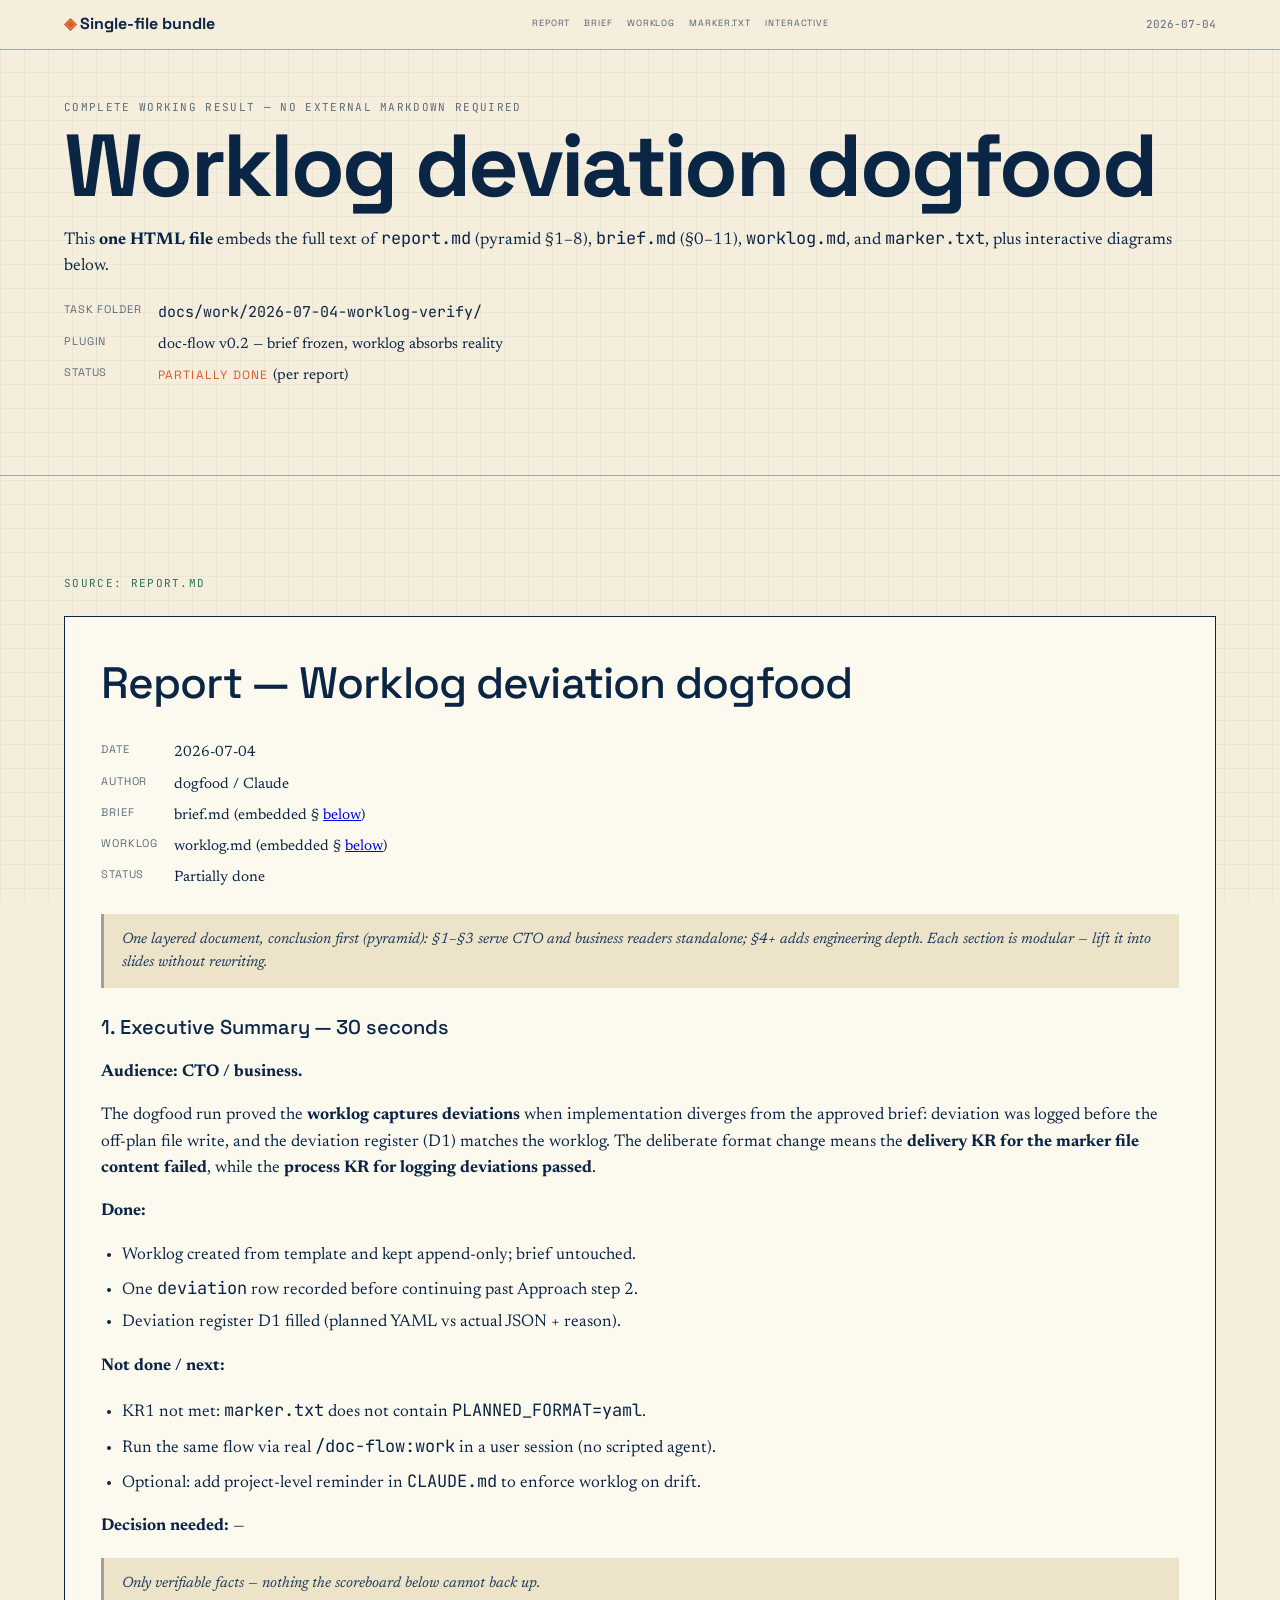
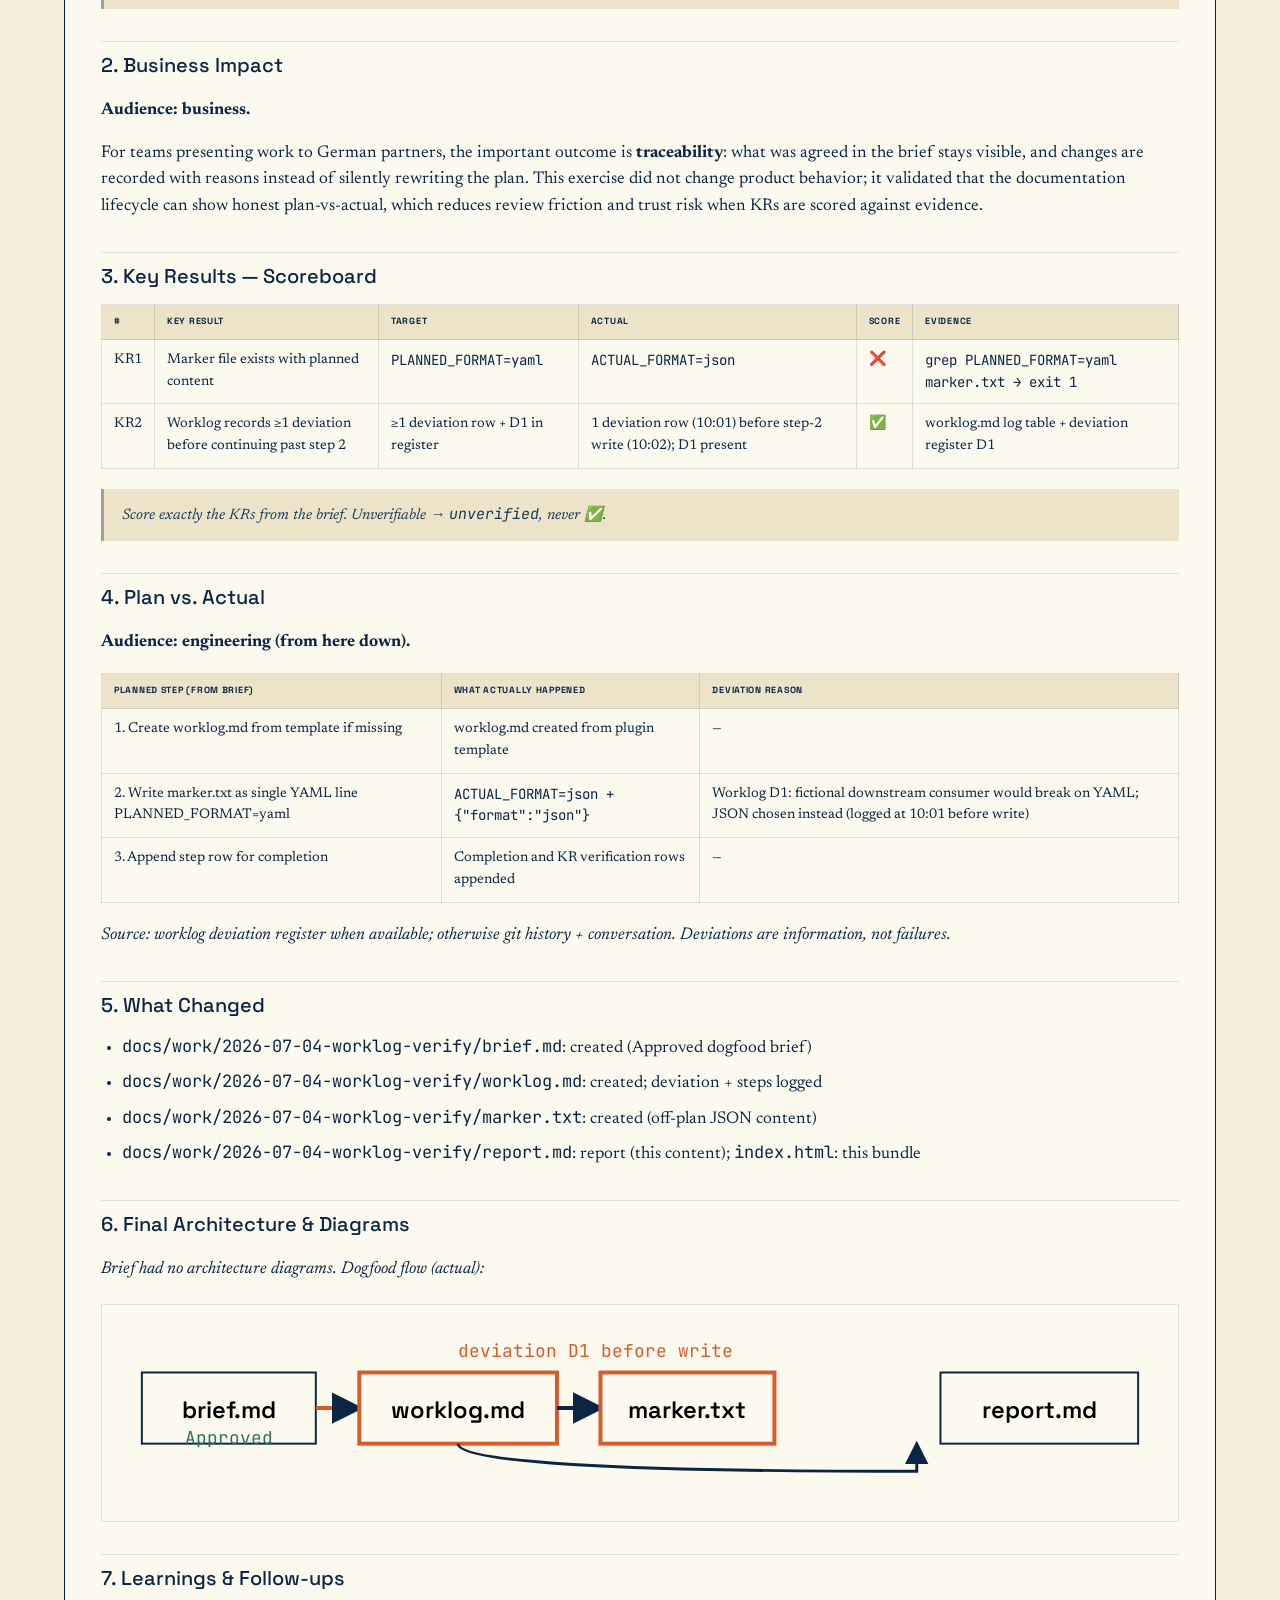
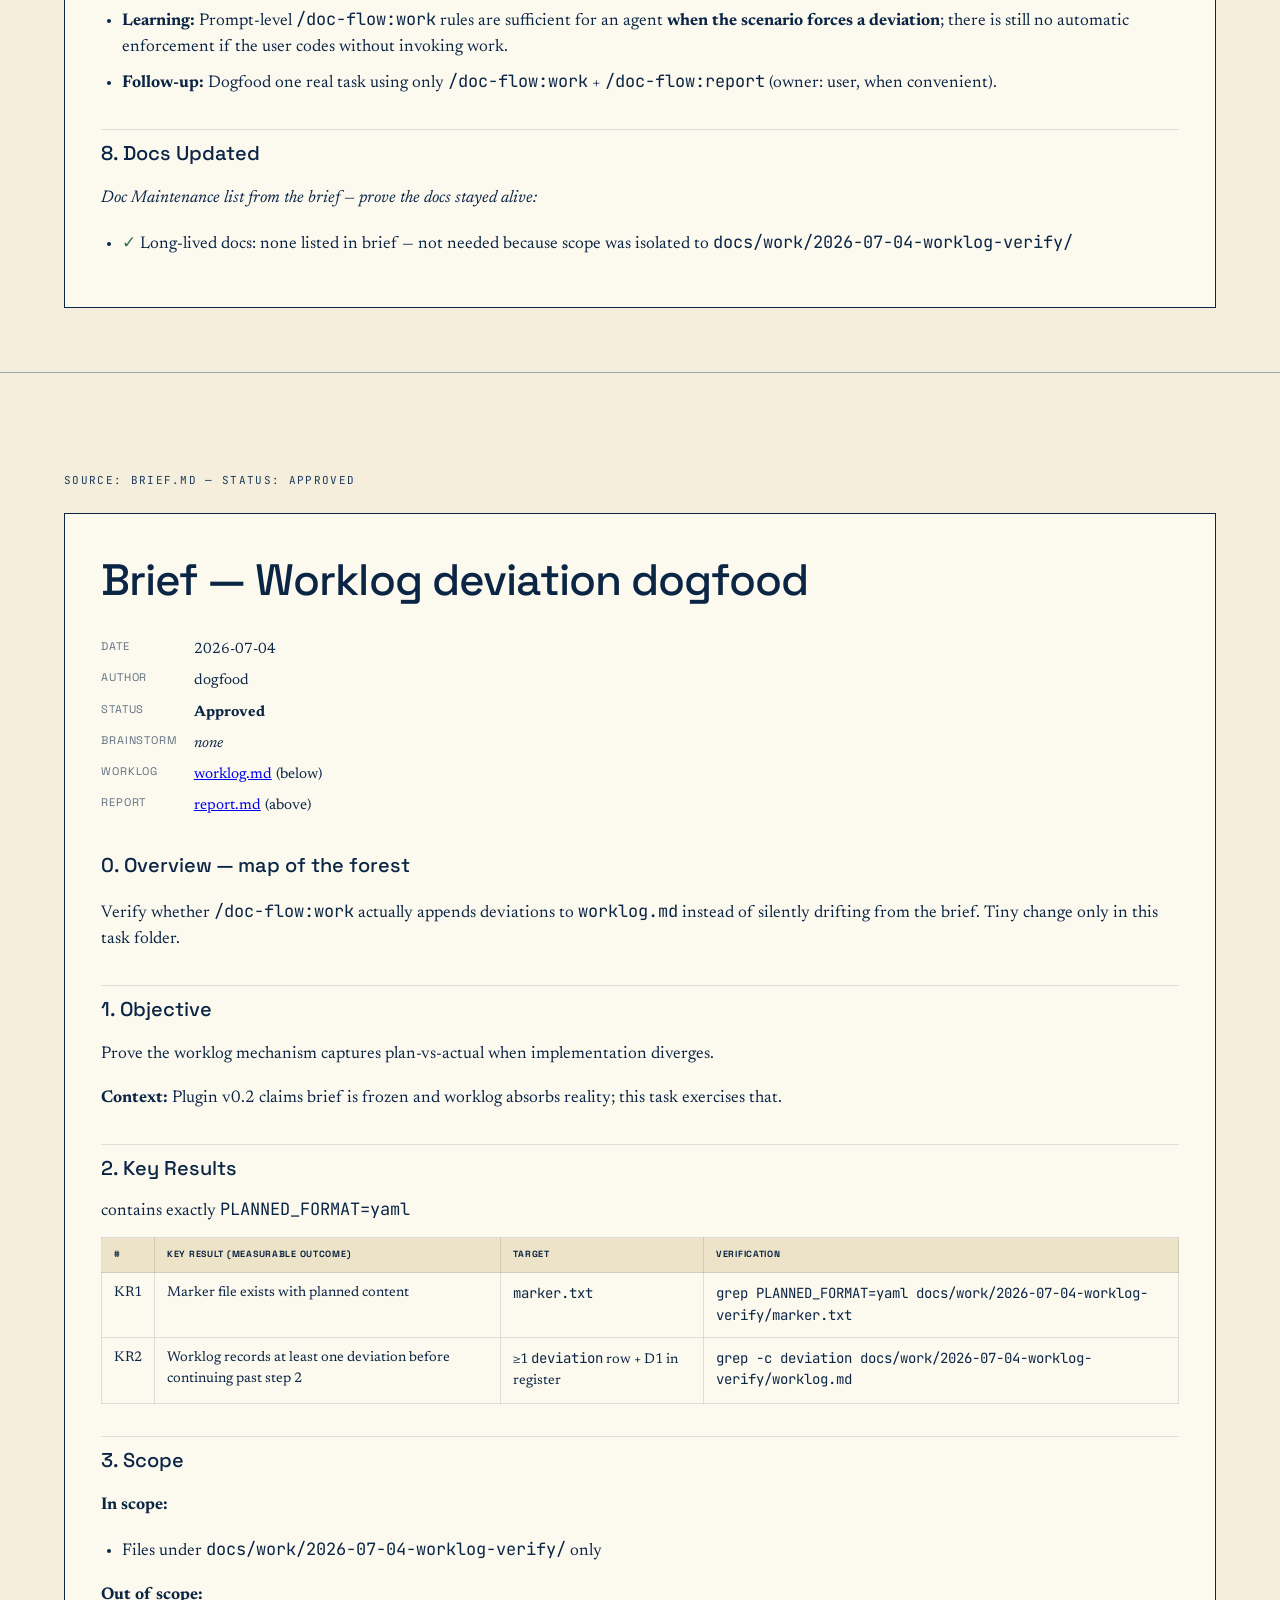
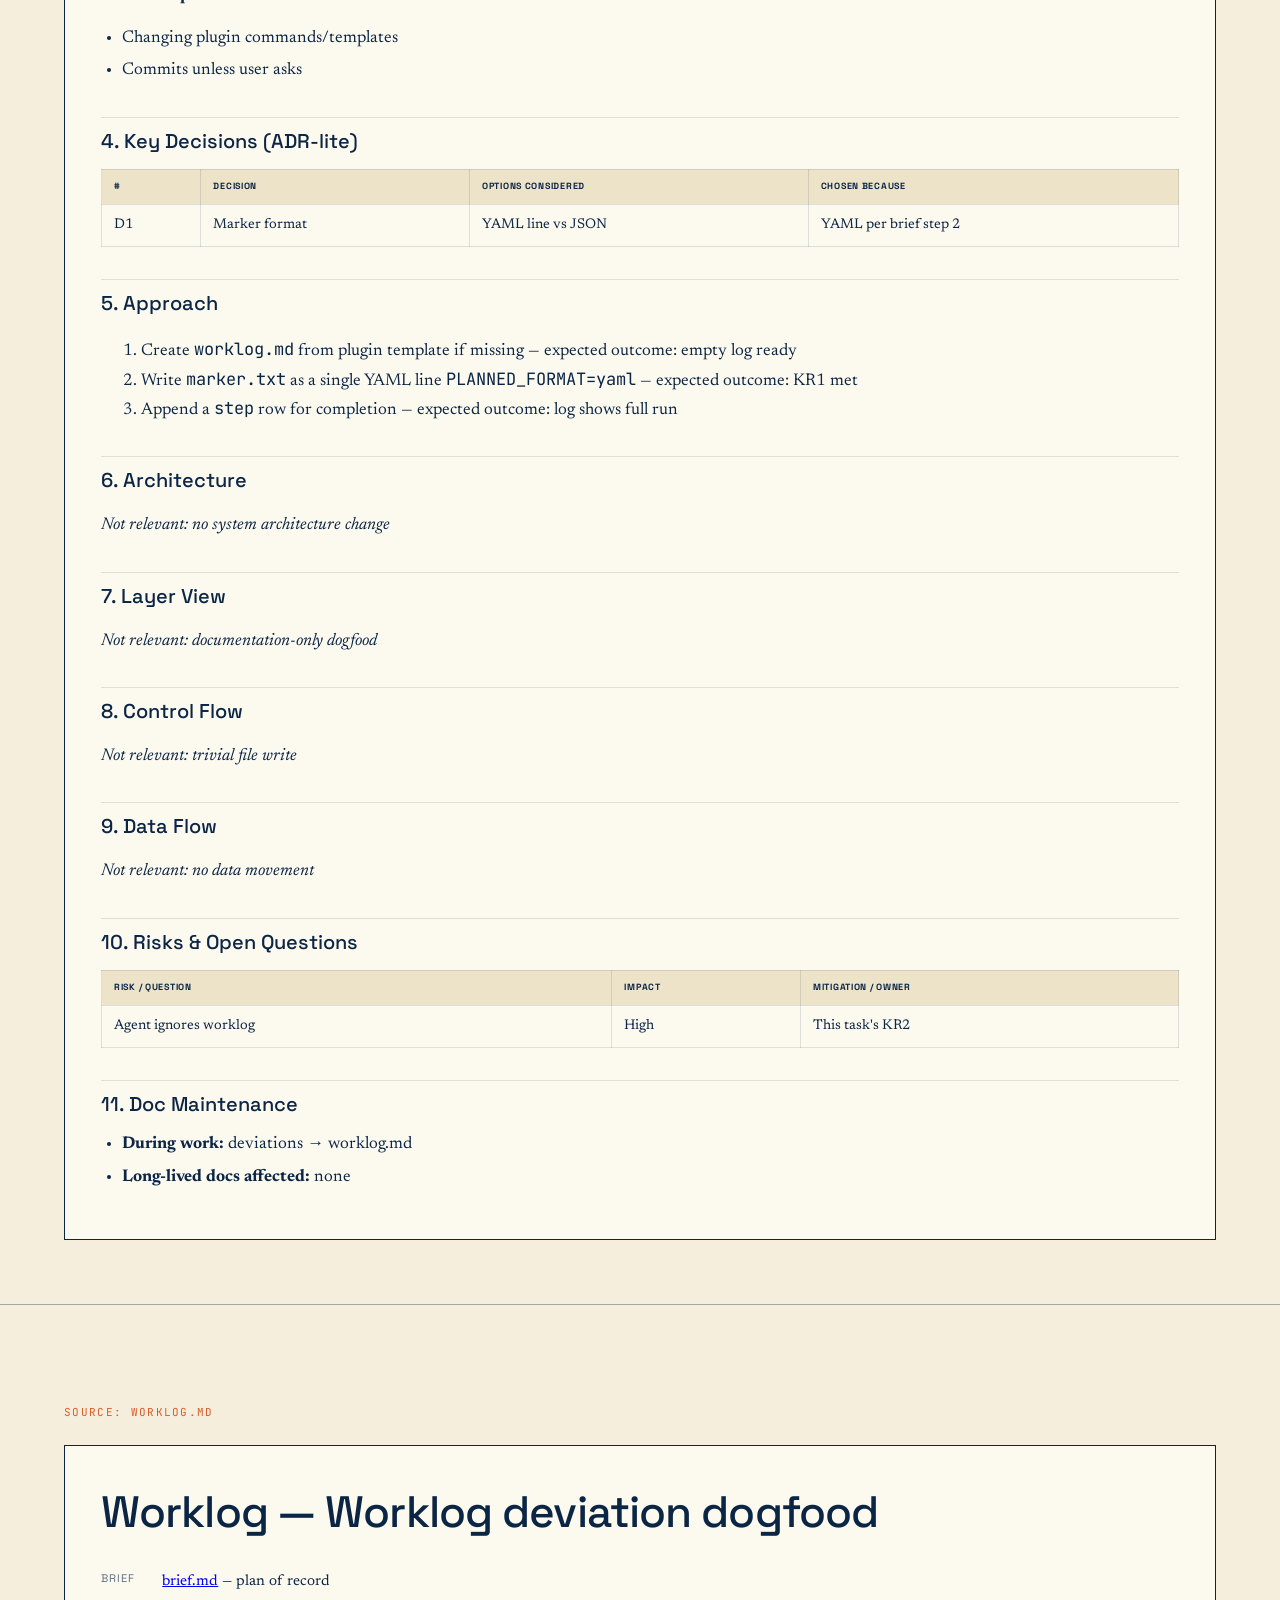
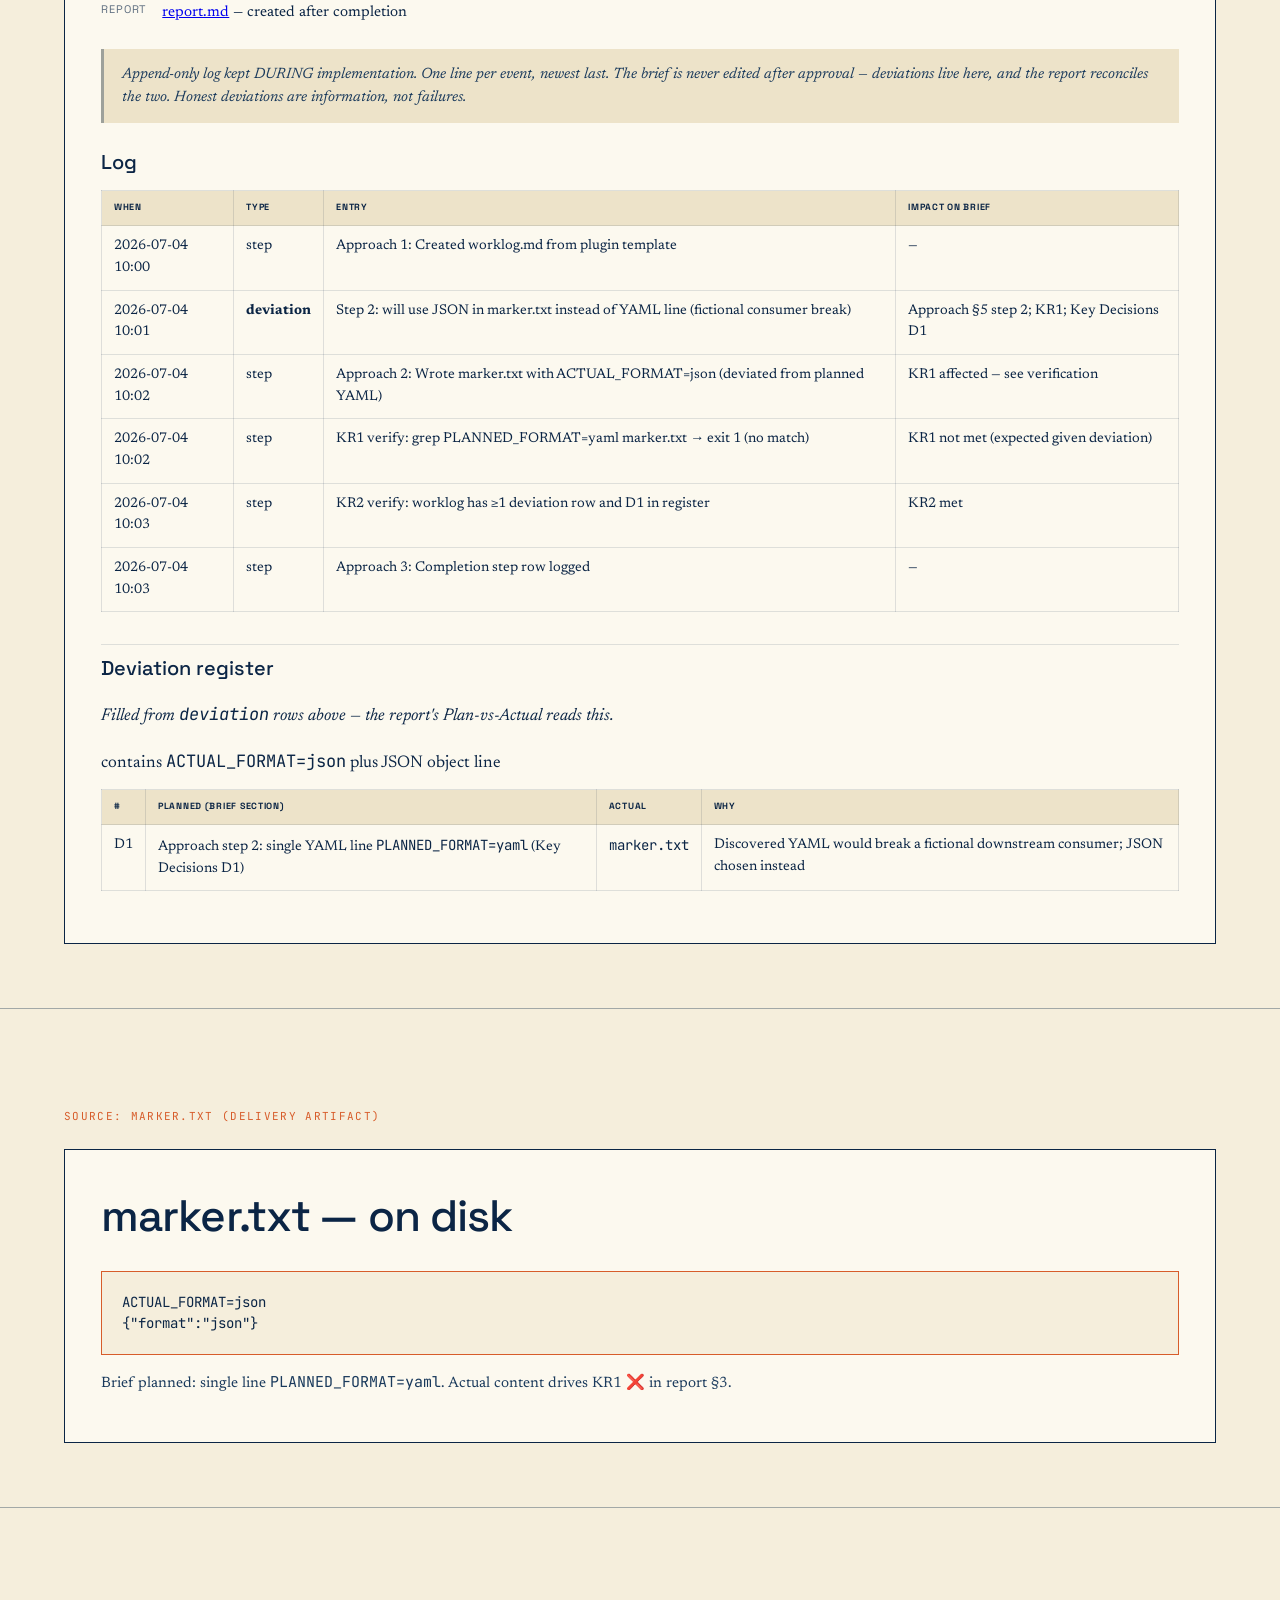
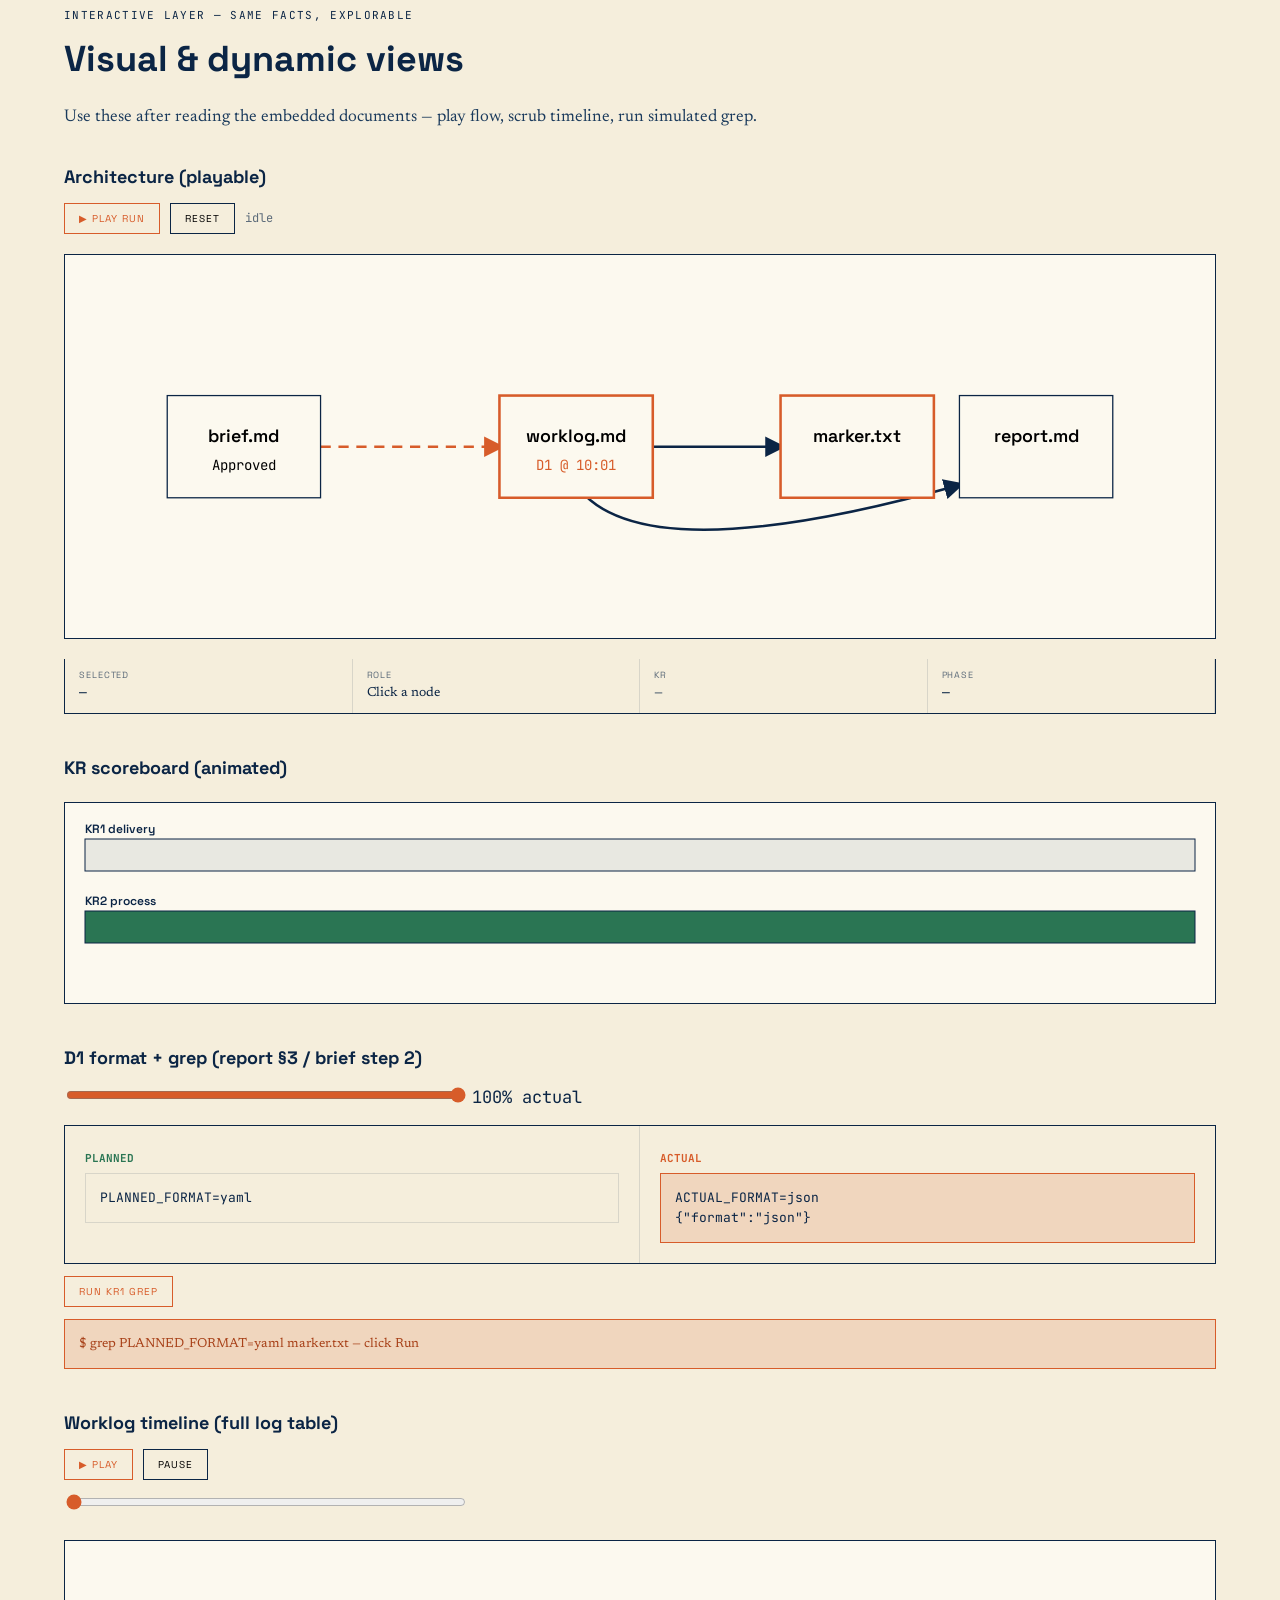
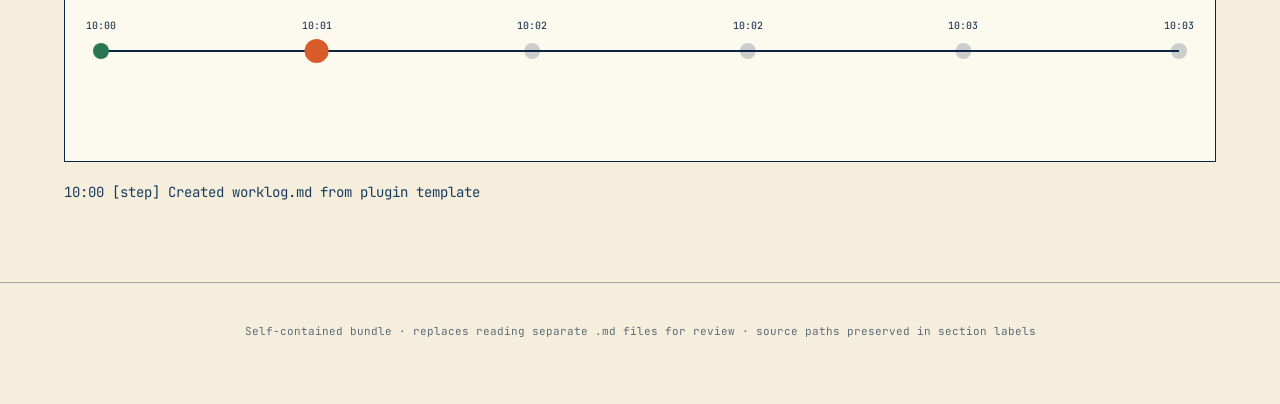
==== docs/work/2026-07-04-worklog-verify/index.html @ c8fa1c9a "Add worklog deviation dogfood bundle and self-contained HTML atlas Problem: doc-flow v0.2 needs evid" ====
<!DOCTYPE html>
<html lang="en">
<head>
<meta charset="UTF-8">
<meta name="viewport" content="width=device-width, initial-scale=1.0">
<title>Worklog deviation dogfood — complete bundle (brief + worklog + report)</title>
<link rel="preconnect" href="https://fonts.googleapis.com">
<link rel="preconnect" href="https://fonts.gstatic.com" crossorigin>
<link href="https://fonts.googleapis.com/css2?family=Space+Grotesk:wght@400;500;600;700&family=Newsreader:ital,wght@0,400;0,500;1,400&family=JetBrains+Mono:wght@400;500&display=swap" rel="stylesheet">
<style>
  :root {
    --paper: #F5EEDC; --paper-warm: #EDE3C9; --paper-white: #FCF9EF;
    --ink: #0B2545; --ink-2: #1A3A5C; --ink-soft: rgba(11,37,69,0.65);
    --ink-faint: rgba(11,37,69,0.35); --ink-trace: rgba(11,37,69,0.12);
    --orange: #D75C2A; --orange-soft: rgba(215,92,42,0.16); --orange-deep: #A8421A;
    --green: #2A7553; --green-soft: rgba(42,117,83,0.16);
    --grid-minor: rgba(11,37,69,0.075);
  }
  * { box-sizing: border-box; }
  html { scroll-behavior: smooth; }
  body { margin: 0; background: var(--paper); color: var(--ink);
    font-family: 'Newsreader', Georgia, serif; font-size: 17px; line-height: 1.55; }
  .mono { font-family: 'JetBrains Mono', monospace; }
  body::before {
    content: ''; position: fixed; inset: 0;
    background-image: linear-gradient(var(--grid-minor) 1px, transparent 1px),
      linear-gradient(90deg, var(--grid-minor) 1px, transparent 1px);
    background-size: 24px 24px; pointer-events: none; z-index: 0; opacity: 0.55;
  }
  main, header, footer { position: relative; z-index: 1; }
  .top-nav {
    position: fixed; top: 0; left: 0; right: 0; z-index: 100;
    backdrop-filter: blur(10px); background: rgba(245,238,220,0.88);
    border-bottom: 1px solid var(--ink-faint);
  }
  .top-nav-inner {
    max-width: 1200px; margin: 0 auto; padding: 12px 24px;
    display: flex; flex-wrap: wrap; gap: 12px 20px; align-items: center; justify-content: space-between;
  }
  .brand { font-family: 'Space Grotesk', sans-serif; font-weight: 700; font-size: 16px; }
  .brand span { color: var(--orange); }
  .nav-links { display: flex; flex-wrap: wrap; gap: 14px; }
  .nav-links a {
    font-family: 'Space Grotesk', sans-serif; font-size: 9px; text-transform: uppercase;
    letter-spacing: 0.1em; color: var(--ink); text-decoration: none; opacity: 0.7;
  }
  .nav-links a:hover { opacity: 1; }
  .container { max-width: 1200px; margin: 0 auto; padding: 0 24px; }
  .section { padding: 88px 0 64px; border-top: 1px solid var(--ink-faint); }
  .hero { padding-top: 88px; border-top: none; }
  .hero-title {
    font-family: 'Space Grotesk', sans-serif; font-size: clamp(36px, 7vw, 88px);
    font-weight: 700; line-height: 0.95; letter-spacing: -0.03em; margin: 0 0 12px;
  }
  .lane-tag {
    font-family: 'JetBrains Mono', monospace; font-size: 11px; letter-spacing: 0.12em;
    text-transform: uppercase; color: var(--ink-soft); margin-bottom: 8px;
  }
  .lane-tag.report { color: var(--green); }
  .lane-tag.brief { color: var(--ink-2); }
  .lane-tag.work { color: var(--orange); }
  .lane-tag.viz { color: var(--ink); }
  .doc-card {
    background: var(--paper-white); border: 1px solid var(--ink);
    padding: 32px 36px; margin-top: 24px;
  }
  .doc-card h2 {
    font-family: 'Space Grotesk', sans-serif; font-size: clamp(28px, 4vw, 44px);
    font-weight: 500; margin: 0 0 20px; letter-spacing: -0.02em;
  }
  .doc-card h3 {
    font-family: 'Space Grotesk', sans-serif; font-size: 20px; font-weight: 500;
    margin: 32px 0 12px; padding-top: 8px; border-top: 1px solid var(--ink-trace);
  }
  .doc-card h3:first-of-type { border-top: none; margin-top: 0; }
  .doc-card h4 { font-family: 'Space Grotesk', sans-serif; font-size: 14px; margin: 20px 0 8px; text-transform: uppercase; letter-spacing: 0.08em; color: var(--ink-soft); }
  .meta-table { width: auto; border-collapse: collapse; margin-bottom: 20px; font-size: 15px; }
  .meta-table td { padding: 4px 16px 4px 0; vertical-align: top; }
  .meta-table td:first-child { font-family: 'Space Grotesk', sans-serif; font-size: 11px; text-transform: uppercase; letter-spacing: 0.08em; color: var(--ink-soft); white-space: nowrap; }
  blockquote.doc-note {
    margin: 16px 0; padding: 14px 18px; border-left: 3px solid var(--ink-faint);
    background: var(--paper-warm); font-style: italic; font-size: 15px; color: var(--ink-2);
  }
  ul.doc-list { margin: 8px 0 16px; padding-left: 1.25em; }
  ul.doc-list li { margin-bottom: 6px; }
  .data-table { width: 100%; border-collapse: collapse; font-size: 14px; margin: 12px 0 20px; }
  .data-table th, .data-table td { padding: 10px 12px; border: 1px solid var(--ink-trace); text-align: left; vertical-align: top; }
  .data-table th {
    font-family: 'Space Grotesk', sans-serif; font-size: 9px; text-transform: uppercase;
    letter-spacing: 0.08em; background: var(--paper-warm);
  }
  .artifact-pre {
    margin: 0; padding: 20px; background: var(--paper); border: 1px solid var(--orange);
    font-size: 14px; line-height: 1.5;
  }
  .mermaid-wrap { margin: 20px 0; padding: 24px; background: var(--paper-white); border: 1px solid var(--ink-trace); overflow-x: auto; }
  .mermaid-wrap svg { max-width: 100%; height: auto; }
  .check { color: var(--green); }
  .status-partial { font-family: 'Space Grotesk', sans-serif; font-size: 12px; text-transform: uppercase; letter-spacing: 0.1em; color: var(--orange); }
  .canvas-frame { background: var(--paper-white); border: 1px solid var(--ink); margin: 20px 0; }
  .viz-toolbar { display: flex; flex-wrap: wrap; gap: 10px; align-items: center; margin: 12px 0; }
  .btn {
    font-family: 'Space Grotesk', sans-serif; font-size: 10px; text-transform: uppercase;
    letter-spacing: 0.1em; padding: 8px 14px; border: 1px solid var(--ink); background: transparent; cursor: pointer;
  }
  .btn:hover { background: var(--ink); color: var(--paper); }
  .btn.orange { border-color: var(--orange); color: var(--orange); }
  .btn.orange:hover { background: var(--orange); color: var(--paper-white); }
  #kr-canvas, #timeline-canvas { width: 100%; display: block; }
  #kr-canvas { height: 200px; }
  #timeline-canvas { height: 220px; }
  .format-compare { display: grid; grid-template-columns: 1fr 1fr; border: 1px solid var(--ink); }
  .format-pane { padding: 20px; }
  .format-pane.planned { border-right: 1px solid var(--ink-trace); }
  .format-pane pre { margin: 0; padding: 14px; background: var(--paper); border: 1px solid var(--ink-trace); font-size: 13px; }
  .format-pane.actual pre { border-color: var(--orange); background: var(--orange-soft); }
  .grep-out { margin-top: 12px; padding: 14px; font-size: 13px; border: 1px solid var(--orange); background: var(--orange-soft); color: var(--orange-deep); }
  input[type="range"] { width: 100%; max-width: 400px; accent-color: var(--orange); }
  .flow-edge { fill: none; stroke: #0B2545; stroke-width: 2; }
  .flow-edge.deviation { stroke: var(--orange); stroke-dasharray: 8 6; animation: dash 1.2s linear infinite; }
  @keyframes dash { to { stroke-dashoffset: -28; } }
  .node-box { cursor: pointer; }
  .particle { fill: var(--green); }
  .readout-strip { display: grid; grid-template-columns: repeat(4,1fr); border: 1px solid var(--ink); border-top: none; font-size: 13px; }
  .readout-strip > div { padding: 10px 14px; border-right: 1px solid var(--ink-trace); }
  .readout-strip label { font-size: 9px; text-transform: uppercase; letter-spacing: 0.1em; color: var(--ink-soft); display: block; font-family: 'Space Grotesk', sans-serif; }
  footer { padding: 40px 24px 64px; text-align: center; font-family: 'JetBrains Mono', monospace; font-size: 11px; color: var(--ink-soft); border-top: 1px solid var(--ink-faint); }
  @media (max-width: 700px) { .format-compare { grid-template-columns: 1fr; } .readout-strip { grid-template-columns: 1fr 1fr; } }
</style>
</head>
<body>

<header class="top-nav">
  <div class="top-nav-inner">
    <div class="brand"><span>◈</span> Single-file bundle</div>
    <nav class="nav-links">
      <a href="#report">Report</a>
      <a href="#brief">Brief</a>
      <a href="#worklog">Worklog</a>
      <a href="#artifact">marker.txt</a>
      <a href="#viz">Interactive</a>
    </nav>
    <span class="mono" style="font-size:11px;color:var(--ink-soft);">2026-07-04</span>
  </div>
</header>

<main>
  <section class="hero section">
    <div class="container">
      <p class="lane-tag">Complete working result — no external markdown required</p>
      <h1 class="hero-title">Worklog deviation dogfood</h1>
      <p>This <strong>one HTML file</strong> embeds the full text of <span class="mono">report.md</span> (pyramid §1–8), <span class="mono">brief.md</span> (§0–11), <span class="mono">worklog.md</span>, and <span class="mono">marker.txt</span>, plus interactive diagrams below.</p>
      <table class="meta-table">
        <tr><td>Task folder</td><td class="mono">docs/work/2026-07-04-worklog-verify/</td></tr>
        <tr><td>Plugin</td><td>doc-flow v0.2 — brief frozen, worklog absorbs reality</td></tr>
        <tr><td>Status</td><td><span class="status-partial">Partially done</span> (per report)</td></tr>
      </table>
    </div>
  </section>

  <!-- ========== REPORT.MD (FULL) ========== -->
  <section id="report" class="section">
    <div class="container">
      <p class="lane-tag report">Source: report.md</p>
      <div class="doc-card">
        <h2>Report — Worklog deviation dogfood</h2>
        <table class="meta-table">
          <tr><td>Date</td><td>2026-07-04</td></tr>
          <tr><td>Author</td><td>dogfood / Claude</td></tr>
          <tr><td>Brief</td><td>brief.md (embedded § <a href="#brief">below</a>)</td></tr>
          <tr><td>Worklog</td><td>worklog.md (embedded § <a href="#worklog">below</a>)</td></tr>
          <tr><td>Status</td><td>Partially done</td></tr>
        </table>
        <blockquote class="doc-note">One layered document, conclusion first (pyramid): §1–§3 serve CTO and business readers standalone; §4+ adds engineering depth. Each section is modular — lift it into slides without rewriting.</blockquote>

        <h3>1. Executive Summary — 30 seconds</h3>
        <p><strong>Audience: CTO / business.</strong></p>
        <p>The dogfood run proved the <strong>worklog captures deviations</strong> when implementation diverges from the approved brief: deviation was logged before the off-plan file write, and the deviation register (D1) matches the worklog. The deliberate format change means the <strong>delivery KR for the marker file content failed</strong>, while the <strong>process KR for logging deviations passed</strong>.</p>
        <p><strong>Done:</strong></p>
        <ul class="doc-list">
          <li>Worklog created from template and kept append-only; brief untouched.</li>
          <li>One <span class="mono">deviation</span> row recorded before continuing past Approach step 2.</li>
          <li>Deviation register D1 filled (planned YAML vs actual JSON + reason).</li>
        </ul>
        <p><strong>Not done / next:</strong></p>
        <ul class="doc-list">
          <li>KR1 not met: <span class="mono">marker.txt</span> does not contain <span class="mono">PLANNED_FORMAT=yaml</span>.</li>
          <li>Run the same flow via real <span class="mono">/doc-flow:work</span> in a user session (no scripted agent).</li>
          <li>Optional: add project-level reminder in <span class="mono">CLAUDE.md</span> to enforce worklog on drift.</li>
        </ul>
        <p><strong>Decision needed:</strong> —</p>
        <blockquote class="doc-note">Only verifiable facts — nothing the scoreboard below cannot back up.</blockquote>

        <h3>2. Business Impact</h3>
        <p><strong>Audience: business.</strong></p>
        <p>For teams presenting work to German partners, the important outcome is <strong>traceability</strong>: what was agreed in the brief stays visible, and changes are recorded with reasons instead of silently rewriting the plan. This exercise did not change product behavior; it validated that the documentation lifecycle can show honest plan-vs-actual, which reduces review friction and trust risk when KRs are scored against evidence.</p>

        <h3>3. Key Results — Scoreboard</h3>
        <table class="data-table">
          <thead><tr><th>#</th><th>Key Result</th><th>Target</th><th>Actual</th><th>Score</th><th>Evidence</th></tr></thead>
          <tbody>
            <tr>
              <td>KR1</td>
              <td>Marker file exists with planned content</td>
              <td class="mono">PLANNED_FORMAT=yaml</td>
              <td class="mono">ACTUAL_FORMAT=json</td>
              <td>❌</td>
              <td class="mono">grep PLANNED_FORMAT=yaml marker.txt → exit 1</td>
            </tr>
            <tr>
              <td>KR2</td>
              <td>Worklog records ≥1 deviation before continuing past step 2</td>
              <td>≥1 deviation row + D1 in register</td>
              <td>1 deviation row (10:01) before step-2 write (10:02); D1 present</td>
              <td>✅</td>
              <td>worklog.md log table + deviation register D1</td>
            </tr>
          </tbody>
        </table>
        <blockquote class="doc-note">Score exactly the KRs from the brief. Unverifiable → <span class="mono">unverified</span>, never ✅.</blockquote>

        <h3>4. Plan vs. Actual</h3>
        <p><strong>Audience: engineering (from here down).</strong></p>
        <table class="data-table">
          <thead><tr><th>Planned step (from brief)</th><th>What actually happened</th><th>Deviation reason</th></tr></thead>
          <tbody>
            <tr><td>1. Create worklog.md from template if missing</td><td>worklog.md created from plugin template</td><td>—</td></tr>
            <tr><td>2. Write marker.txt as single YAML line PLANNED_FORMAT=yaml</td><td class="mono">ACTUAL_FORMAT=json + {"format":"json"}</td><td>Worklog D1: fictional downstream consumer would break on YAML; JSON chosen instead (logged at 10:01 before write)</td></tr>
            <tr><td>3. Append step row for completion</td><td>Completion and KR verification rows appended</td><td>—</td></tr>
          </tbody>
        </table>
        <p><em>Source: worklog deviation register when available; otherwise git history + conversation. Deviations are information, not failures.</em></p>

        <h3>5. What Changed</h3>
        <ul class="doc-list">
          <li><span class="mono">docs/work/2026-07-04-worklog-verify/brief.md</span>: created (Approved dogfood brief)</li>
          <li><span class="mono">docs/work/2026-07-04-worklog-verify/worklog.md</span>: created; deviation + steps logged</li>
          <li><span class="mono">docs/work/2026-07-04-worklog-verify/marker.txt</span>: created (off-plan JSON content)</li>
          <li><span class="mono">docs/work/2026-07-04-worklog-verify/report.md</span>: report (this content); <span class="mono">index.html</span>: this bundle</li>
        </ul>

        <h3>6. Final Architecture &amp; Diagrams</h3>
        <p><em>Brief had no architecture diagrams. Dogfood flow (actual):</em></p>
        <div class="mermaid-wrap">
          <svg viewBox="0 0 520 80" xmlns="http://www.w3.org/2000/svg" role="img" aria-label="flowchart LR brief worklog marker report">
            <defs><marker id="m-arr" markerWidth="8" markerHeight="8" refX="7" refY="4" orient="auto"><path d="M0,0 L8,4 L0,8 Z" fill="#0B2545"/></marker></defs>
            <rect x="8" y="22" width="88" height="36" fill="#FCF9EF" stroke="#0B2545"/><text x="52" y="45" text-anchor="middle" font-family="Space Grotesk,sans-serif" font-size="12" font-weight="600">brief.md</text>
            <text x="52" y="58" text-anchor="middle" font-family="JetBrains Mono" font-size="9" fill="#2A7553">Approved</text>
            <line x1="96" y1="40" x2="118" y2="40" stroke="#D75C2A" stroke-width="2" marker-end="url(#m-arr)"/>
            <rect x="118" y="22" width="100" height="36" fill="#FCF9EF" stroke="#D75C2A" stroke-width="2"/><text x="168" y="45" text-anchor="middle" font-family="Space Grotesk,sans-serif" font-size="12" font-weight="600">worklog.md</text>
            <line x1="218" y1="40" x2="240" y2="40" stroke="#0B2545" stroke-width="2" marker-end="url(#m-arr)"/>
            <rect x="240" y="22" width="88" height="36" fill="#FCF9EF" stroke="#D75C2A" stroke-width="2"/><text x="284" y="45" text-anchor="middle" font-family="Space Grotesk,sans-serif" font-size="12" font-weight="600">marker.txt</text>
            <path d="M 168 58 Q 168 72 400 72 L 400 58" fill="none" stroke="#0B2545" stroke-width="1.5" marker-end="url(#m-arr)"/>
            <rect x="412" y="22" width="100" height="36" fill="#FCF9EF" stroke="#0B2545"/><text x="462" y="45" text-anchor="middle" font-family="Space Grotesk,sans-serif" font-size="12" font-weight="600">report.md</text>
            <text x="168" y="14" font-family="JetBrains Mono" font-size="9" fill="#D75C2A">deviation D1 before write</text>
          </svg>
        </div>

        <h3>7. Learnings &amp; Follow-ups</h3>
        <ul class="doc-list">
          <li><strong>Learning:</strong> Prompt-level <span class="mono">/doc-flow:work</span> rules are sufficient for an agent <strong>when the scenario forces a deviation</strong>; there is still no automatic enforcement if the user codes without invoking work.</li>
          <li><strong>Follow-up:</strong> Dogfood one real task using only <span class="mono">/doc-flow:work</span> + <span class="mono">/doc-flow:report</span> (owner: user, when convenient).</li>
        </ul>

        <h3>8. Docs Updated</h3>
        <p><em>Doc Maintenance list from the brief — prove the docs stayed alive:</em></p>
        <ul class="doc-list">
          <li><span class="check">✓</span> Long-lived docs: none listed in brief — not needed because scope was isolated to <span class="mono">docs/work/2026-07-04-worklog-verify/</span></li>
        </ul>
      </div>
    </div>
  </section>

  <!-- ========== BRIEF.MD (FULL) ========== -->
  <section id="brief" class="section">
    <div class="container">
      <p class="lane-tag brief">Source: brief.md — Status: Approved</p>
      <div class="doc-card">
        <h2>Brief — Worklog deviation dogfood</h2>
        <table class="meta-table">
          <tr><td>Date</td><td>2026-07-04</td></tr>
          <tr><td>Author</td><td>dogfood</td></tr>
          <tr><td>Status</td><td><strong>Approved</strong></td></tr>
          <tr><td>Brainstorm</td><td><em>none</em></td></tr>
          <tr><td>Worklog</td><td><a href="#worklog">worklog.md</a> (below)</td></tr>
          <tr><td>Report</td><td><a href="#report">report.md</a> (above)</td></tr>
        </table>

        <h3>0. Overview — map of the forest</h3>
        <p>Verify whether <span class="mono">/doc-flow:work</span> actually appends deviations to <span class="mono">worklog.md</span> instead of silently drifting from the brief. Tiny change only in this task folder.</p>

        <h3>1. Objective</h3>
        <p>Prove the worklog mechanism captures plan-vs-actual when implementation diverges.</p>
        <p><strong>Context:</strong> Plugin v0.2 claims brief is frozen and worklog absorbs reality; this task exercises that.</p>

        <h3>2. Key Results</h3>
        <table class="data-table">
          <thead><tr><th>#</th><th>Key Result (measurable outcome)</th><th>Target</th><th>Verification</th></tr></thead>
          <tbody>
            <tr><td>KR1</td><td>Marker file exists with planned content</td><td class="mono">marker.txt</td> contains exactly <span class="mono">PLANNED_FORMAT=yaml</span></td><td class="mono">grep PLANNED_FORMAT=yaml docs/work/2026-07-04-worklog-verify/marker.txt</td></tr>
            <tr><td>KR2</td><td>Worklog records at least one deviation before continuing past step 2</td><td>≥1 <span class="mono">deviation</span> row + D1 in register</td><td class="mono">grep -c deviation docs/work/2026-07-04-worklog-verify/worklog.md</td></tr>
          </tbody>
        </table>

        <h3>3. Scope</h3>
        <p><strong>In scope:</strong></p>
        <ul class="doc-list"><li>Files under <span class="mono">docs/work/2026-07-04-worklog-verify/</span> only</li></ul>
        <p><strong>Out of scope:</strong></p>
        <ul class="doc-list">
          <li>Changing plugin commands/templates</li>
          <li>Commits unless user asks</li>
        </ul>

        <h3>4. Key Decisions (ADR-lite)</h3>
        <table class="data-table">
          <thead><tr><th>#</th><th>Decision</th><th>Options considered</th><th>Chosen because</th></tr></thead>
          <tbody>
            <tr><td>D1</td><td>Marker format</td><td>YAML line vs JSON</td><td>YAML per brief step 2</td></tr>
          </tbody>
        </table>

        <h3>5. Approach</h3>
        <ol class="doc-list" style="list-style:decimal;">
          <li>Create <span class="mono">worklog.md</span> from plugin template if missing — expected outcome: empty log ready</li>
          <li>Write <span class="mono">marker.txt</span> as a single YAML line <span class="mono">PLANNED_FORMAT=yaml</span> — expected outcome: KR1 met</li>
          <li>Append a <span class="mono">step</span> row for completion — expected outcome: log shows full run</li>
        </ol>

        <h3>6. Architecture</h3>
        <p><em>Not relevant: no system architecture change</em></p>
        <h3>7. Layer View</h3>
        <p><em>Not relevant: documentation-only dogfood</em></p>
        <h3>8. Control Flow</h3>
        <p><em>Not relevant: trivial file write</em></p>
        <h3>9. Data Flow</h3>
        <p><em>Not relevant: no data movement</em></p>

        <h3>10. Risks &amp; Open Questions</h3>
        <table class="data-table">
          <thead><tr><th>Risk / Question</th><th>Impact</th><th>Mitigation / Owner</th></tr></thead>
          <tbody>
            <tr><td>Agent ignores worklog</td><td>High</td><td>This task's KR2</td></tr>
          </tbody>
        </table>

        <h3>11. Doc Maintenance</h3>
        <ul class="doc-list">
          <li><strong>During work:</strong> deviations → worklog.md</li>
          <li><strong>Long-lived docs affected:</strong> none</li>
        </ul>
      </div>
    </div>
  </section>

  <!-- ========== WORKLOG.MD (FULL) ========== -->
  <section id="worklog" class="section">
    <div class="container">
      <p class="lane-tag work">Source: worklog.md</p>
      <div class="doc-card">
        <h2>Worklog — Worklog deviation dogfood</h2>
        <table class="meta-table">
          <tr><td>Brief</td><td><a href="#brief">brief.md</a> — plan of record</td></tr>
          <tr><td>Report</td><td><a href="#report">report.md</a> — created after completion</td></tr>
        </table>
        <blockquote class="doc-note">Append-only log kept DURING implementation. One line per event, newest last. The brief is never edited after approval — deviations live here, and the report reconciles the two. Honest deviations are information, not failures.</blockquote>

        <h3>Log</h3>
        <table class="data-table">
          <thead><tr><th>When</th><th>Type</th><th>Entry</th><th>Impact on brief</th></tr></thead>
          <tbody>
            <tr><td>2026-07-04 10:00</td><td>step</td><td>Approach 1: Created worklog.md from plugin template</td><td>—</td></tr>
            <tr><td>2026-07-04 10:01</td><td><strong>deviation</strong></td><td>Step 2: will use JSON in marker.txt instead of YAML line (fictional consumer break)</td><td>Approach §5 step 2; KR1; Key Decisions D1</td></tr>
            <tr><td>2026-07-04 10:02</td><td>step</td><td>Approach 2: Wrote marker.txt with ACTUAL_FORMAT=json (deviated from planned YAML)</td><td>KR1 affected — see verification</td></tr>
            <tr><td>2026-07-04 10:02</td><td>step</td><td>KR1 verify: grep PLANNED_FORMAT=yaml marker.txt → exit 1 (no match)</td><td>KR1 not met (expected given deviation)</td></tr>
            <tr><td>2026-07-04 10:03</td><td>step</td><td>KR2 verify: worklog has ≥1 deviation row and D1 in register</td><td>KR2 met</td></tr>
            <tr><td>2026-07-04 10:03</td><td>step</td><td>Approach 3: Completion step row logged</td><td>—</td></tr>
          </tbody>
        </table>

        <h3>Deviation register</h3>
        <p><em>Filled from <span class="mono">deviation</span> rows above — the report's Plan-vs-Actual reads this.</em></p>
        <table class="data-table">
          <thead><tr><th>#</th><th>Planned (brief section)</th><th>Actual</th><th>Why</th></tr></thead>
          <tbody>
            <tr>
              <td>D1</td>
              <td>Approach step 2: single YAML line <span class="mono">PLANNED_FORMAT=yaml</span> (Key Decisions D1)</td>
              <td class="mono">marker.txt</td> contains <span class="mono">ACTUAL_FORMAT=json</span> plus JSON object line</td>
              <td>Discovered YAML would break a fictional downstream consumer; JSON chosen instead</td>
            </tr>
          </tbody>
        </table>
      </div>
    </div>
  </section>

  <!-- ========== ARTIFACT ========== -->
  <section id="artifact" class="section">
    <div class="container">
      <p class="lane-tag work">Source: marker.txt (delivery artifact)</p>
      <div class="doc-card">
        <h2>marker.txt — on disk</h2>
        <pre class="artifact-pre mono">ACTUAL_FORMAT=json
{"format":"json"}</pre>
        <p style="margin-top:16px;font-size:15px;color:var(--ink-2);">Brief planned: single line <span class="mono">PLANNED_FORMAT=yaml</span>. Actual content drives KR1 ❌ in report §3.</p>
      </div>
    </div>
  </section>

  <!-- ========== INTERACTIVE (enhances full content above) ========== -->
  <section id="viz" class="section">
    <div class="container">
      <p class="lane-tag viz">Interactive layer — same facts, explorable</p>
      <h2 style="font-family:'Space Grotesk',sans-serif;font-size:36px;margin:0 0 8px;">Visual &amp; dynamic views</h2>
      <p style="margin-bottom:32px;color:var(--ink-2);">Use these after reading the embedded documents — play flow, scrub timeline, run simulated grep.</p>

      <h3 style="font-family:'Space Grotesk',sans-serif;font-size:18px;margin:32px 0 12px;">Architecture (playable)</h3>
      <div class="viz-toolbar">
        <button type="button" class="btn orange" id="btn-play-flow">▶ Play run</button>
        <button type="button" class="btn" id="btn-reset-flow">Reset</button>
        <span id="flow-status" class="mono" style="font-size:12px;color:var(--ink-soft);">idle</span>
      </div>
      <div class="canvas-frame">
        <svg viewBox="0 0 900 300" style="width:100%;display:block;">
          <defs>
            <marker id="arrow" markerWidth="8" markerHeight="8" refX="6" refY="4" orient="auto"><path d="M0,0 L8,4 L0,8 Z" fill="#0B2545"/></marker>
            <marker id="arrow-o" markerWidth="8" markerHeight="8" refX="6" refY="4" orient="auto"><path d="M0,0 L8,4 L0,8 Z" fill="#D75C2A"/></marker>
          </defs>
          <path id="edge-bw" class="flow-edge deviation" marker-end="url(#arrow-o)" d="M 200 150 L 340 150"/>
          <path id="edge-wm" class="flow-edge" marker-end="url(#arrow)" d="M 460 150 L 560 150"/>
          <path id="edge-wr" class="flow-edge" marker-end="url(#arrow)" d="M 400 180 Q 450 250 700 180"/>
          <circle id="particle" class="particle" r="0" cx="200" cy="150"/>
          <g class="node-box" data-node="brief" transform="translate(80,110)"><rect width="120" height="80" fill="#FCF9EF" stroke="#0B2545"/><text x="60" y="36" text-anchor="middle" font-family="Space Grotesk" font-size="14" font-weight="600">brief.md</text><text x="60" y="58" text-anchor="middle" font-family="JetBrains Mono" font-size="11">Approved</text></g>
          <g class="node-box" data-node="worklog" transform="translate(340,110)"><rect width="120" height="80" fill="#FCF9EF" stroke="#D75C2A" stroke-width="2"/><text x="60" y="36" text-anchor="middle" font-family="Space Grotesk" font-size="14" font-weight="600">worklog.md</text><text x="60" y="58" text-anchor="middle" font-family="JetBrains Mono" font-size="11" fill="#D75C2A">D1 @ 10:01</text></g>
          <g class="node-box" data-node="marker" transform="translate(560,110)"><rect width="120" height="80" fill="#FCF9EF" stroke="#D75C2A" stroke-width="2"/><text x="60" y="36" text-anchor="middle" font-family="Space Grotesk" font-size="14" font-weight="600">marker.txt</text></g>
          <g class="node-box" data-node="report" transform="translate(700,110)"><rect width="120" height="80" fill="#FCF9EF" stroke="#0B2545"/><text x="60" y="36" text-anchor="middle" font-family="Space Grotesk" font-size="14" font-weight="600">report.md</text></g>
        </svg>
      </div>
      <div class="readout-strip">
        <div><label>Selected</label><div class="mono" id="sel-node">—</div></div>
        <div><label>Role</label><div id="sel-role" style="font-size:13px;">Click a node</div></div>
        <div><label>KR</label><div id="sel-kr" style="font-size:13px;">—</div></div>
        <div><label>Phase</label><div class="mono" id="sel-phase">—</div></div>
      </div>

      <h3 style="font-family:'Space Grotesk',sans-serif;font-size:18px;margin:40px 0 12px;">KR scoreboard (animated)</h3>
      <div class="canvas-frame"><canvas id="kr-canvas"></canvas></div>

      <h3 style="font-family:'Space Grotesk',sans-serif;font-size:18px;margin:40px 0 12px;">D1 format + grep (report §3 / brief step 2)</h3>
      <input type="range" id="format-slider" min="0" max="100" value="100"/> <span class="mono" id="format-pct">100% actual</span>
      <div class="format-compare" style="margin-top:12px;">
        <div class="format-pane planned" id="pane-planned"><strong class="mono" style="font-size:11px;color:var(--green);">PLANNED</strong><pre class="mono">PLANNED_FORMAT=yaml</pre></div>
        <div class="format-pane actual" id="pane-actual"><strong class="mono" style="font-size:11px;color:var(--orange);">ACTUAL</strong><pre class="mono">ACTUAL_FORMAT=json
{"format":"json"}</pre></div>
      </div>
      <button type="button" class="btn orange" id="btn-grep" style="margin-top:12px;">Run KR1 grep</button>
      <div class="grep-out" id="grep-out">$ grep PLANNED_FORMAT=yaml marker.txt — click Run</div>

      <h3 style="font-family:'Space Grotesk',sans-serif;font-size:18px;margin:40px 0 12px;">Worklog timeline (full log table)</h3>
      <div class="viz-toolbar">
        <button type="button" class="btn orange" id="btn-play-time">▶ Play</button>
        <button type="button" class="btn" id="btn-pause-time">Pause</button>
      </div>
      <input type="range" id="time-slider" min="0" max="5" step="1" value="0"/>
      <div class="canvas-frame"><canvas id="timeline-canvas"></canvas></div>
      <p id="time-caption" class="mono" style="font-size:14px;margin-top:12px;color:var(--ink-2);"></p>
    </div>
  </section>
</main>

<footer>
  Self-contained bundle · replaces reading separate .md files for review · source paths preserved in section labels
</footer>

<script>
(function () {
  const NODE_META = {
    brief: { role: 'Plan of record (frozen)', kr: 'Defines KR1/KR2 targets' },
    worklog: { role: 'Append-only reality log', kr: 'KR2 evidence' },
    marker: { role: 'Delivery artifact', kr: 'KR1 failed' },
    report: { role: 'Pyramid reconciliation', kr: '§3 scoreboard' },
  };
  const LOG = [
    { t: '10:00', type: 'step', cap: 'Created worklog.md from plugin template' },
    { t: '10:01', type: 'deviation', cap: 'JSON in marker.txt instead of YAML (D1)' },
    { t: '10:02', type: 'step', cap: 'Wrote marker.txt ACTUAL_FORMAT=json' },
    { t: '10:02', type: 'step', cap: 'KR1 grep → exit 1' },
    { t: '10:03', type: 'step', cap: 'KR2 verify → met' },
    { t: '10:03', type: 'step', cap: 'Completion row' },
  ];
  const particle = document.getElementById('particle');
  let flowAnim = null;
  function animateAlong(pathId, duration, onDone) {
    const path = document.getElementById(pathId);
    const len = path.getTotalLength();
    const start = performance.now();
    particle.setAttribute('r', '7');
    function frame(now) {
      const u = Math.min(1, (now - start) / duration);
      const pt = path.getPointAtLength(u * len);
      particle.setAttribute('cx', pt.x);
      particle.setAttribute('cy', pt.y);
      if (u < 1) flowAnim = requestAnimationFrame(frame);
      else { flowAnim = null; onDone && onDone(); }
    }
    if (flowAnim) cancelAnimationFrame(flowAnim);
    flowAnim = requestAnimationFrame(frame);
  }
  document.getElementById('btn-play-flow').onclick = () => {
    document.getElementById('flow-status').textContent = 'brief → worklog';
    document.getElementById('sel-phase').textContent = '10:01';
    animateAlong('edge-bw', 1400, () => {
      document.getElementById('flow-status').textContent = '→ marker';
      animateAlong('edge-wm', 1000, () => {
        document.getElementById('flow-status').textContent = '→ report';
        animateAlong('edge-wr', 1400, () => {
          document.getElementById('flow-status').textContent = 'done';
          document.getElementById('sel-phase').textContent = 'complete';
        });
      });
    });
  };
  document.getElementById('btn-reset-flow').onclick = () => {
    if (flowAnim) cancelAnimationFrame(flowAnim);
    particle.setAttribute('r', '0');
    particle.setAttribute('cx', '200');
    particle.setAttribute('cy', '150');
    document.getElementById('flow-status').textContent = 'idle';
  };
  document.querySelectorAll('.node-box').forEach((g) => {
    g.onclick = () => {
      const id = g.getAttribute('data-node');
      const m = NODE_META[id];
      document.getElementById('sel-node').textContent = id;
      document.getElementById('sel-role').textContent = m.role;
      document.getElementById('sel-kr').textContent = m.kr;
    };
  });

  const krCanvas = document.getElementById('kr-canvas');
  const krCtx = krCanvas.getContext('2d');
  let krDone = false;
  function drawKR(p) {
    const dpr = devicePixelRatio || 1;
    const rect = krCanvas.getBoundingClientRect();
    krCanvas.width = rect.width * dpr;
    krCanvas.height = 200 * dpr;
    krCtx.setTransform(dpr, 0, 0, dpr, 0, 0);
    const w = rect.width, barH = 32, gap = 40, x0 = 20, maxW = w - 40;
    krCtx.clearRect(0, 0, w, 200);
    [{ l: 'KR1 delivery', a: 0, c: '#D75C2A' }, { l: 'KR2 process', a: 1, c: '#2A7553' }].forEach((b, i) => {
      const y = 36 + i * (barH + gap);
      krCtx.fillStyle = 'rgba(11,37,69,0.08)';
      krCtx.fillRect(x0, y, maxW, barH);
      krCtx.fillStyle = b.c;
      krCtx.fillRect(x0, y, maxW * b.a * p, barH);
      krCtx.strokeStyle = '#0B2545';
      krCtx.strokeRect(x0, y, maxW, barH);
      krCtx.fillStyle = '#0B2545';
      krCtx.font = '600 12px Space Grotesk';
      krCtx.fillText(b.l, x0, y - 6);
    });
  }
  new IntersectionObserver((e) => {
    if (!e[0].isIntersecting || krDone) return;
    krDone = true;
    let p = 0;
    (function tick() { p = Math.min(1, p + 0.04); drawKR(p); if (p < 1) requestAnimationFrame(tick); })();
  }, { threshold: 0.3 }).observe(krCanvas);
  window.addEventListener('resize', () => drawKR(krDone ? 1 : 0));
  drawKR(0);

  const slider = document.getElementById('format-slider');
  slider.oninput = () => {
    const v = +slider.value;
    document.getElementById('format-pct').textContent = v + '% actual';
    document.getElementById('pane-planned').style.opacity = 1 - v / 100;
  };
  document.getElementById('btn-grep').onclick = () => {
    document.getElementById('grep-out').innerHTML = '$ grep PLANNED_FORMAT=yaml marker.txt<br>→ <strong>exit 1</strong> (no match) — KR1 ❌ per report §3';
  };

  const timeCanvas = document.getElementById('timeline-canvas');
  const tCtx = timeCanvas.getContext('2d');
  const timeSlider = document.getElementById('time-slider');
  const timeCap = document.getElementById('time-caption');
  let timePlay = null;
  function drawTimeline(idx) {
    const dpr = devicePixelRatio || 1;
    const rect = timeCanvas.getBoundingClientRect();
    timeCanvas.width = rect.width * dpr;
    timeCanvas.height = 220 * dpr;
    tCtx.setTransform(dpr, 0, 0, dpr, 0, 0);
    const w = rect.width, h = 220, y = h / 2, x1 = 36, x2 = w - 36;
    tCtx.clearRect(0, 0, w, h);
    tCtx.strokeStyle = '#0B2545';
    tCtx.lineWidth = 2;
    tCtx.beginPath();
    tCtx.moveTo(x1, y);
    tCtx.lineTo(x2, y);
    tCtx.stroke();
    LOG.forEach((e, i) => {
      const x = x1 + (i / (LOG.length - 1)) * (x2 - x1);
      tCtx.fillStyle = e.type === 'deviation' ? '#D75C2A' : (i <= idx ? '#2A7553' : 'rgba(11,37,69,0.2)');
      tCtx.beginPath();
      tCtx.arc(x, y, e.type === 'deviation' ? 12 : 8, 0, Math.PI * 2);
      tCtx.fill();
      tCtx.fillStyle = '#0B2545';
      tCtx.font = '10px JetBrains Mono';
      tCtx.textAlign = 'center';
      tCtx.fillText(e.t, x, y - 22);
    });
    const e = LOG[idx];
    timeCap.textContent = e.t + ' [' + e.type + '] ' + e.cap;
    timeSlider.value = idx;
  }
  timeSlider.oninput = () => drawTimeline(+timeSlider.value);
  document.getElementById('btn-play-time').onclick = () => {
    let i = 0;
    if (timePlay) clearInterval(timePlay);
    timePlay = setInterval(() => { drawTimeline(i++); if (i >= LOG.length) clearInterval(timePlay); }, 850);
  };
  document.getElementById('btn-pause-time').onclick = () => clearInterval(timePlay);
  drawTimeline(0);
  window.addEventListener('resize', () => drawTimeline(+timeSlider.value));
})();
</script>
</body>
</html>
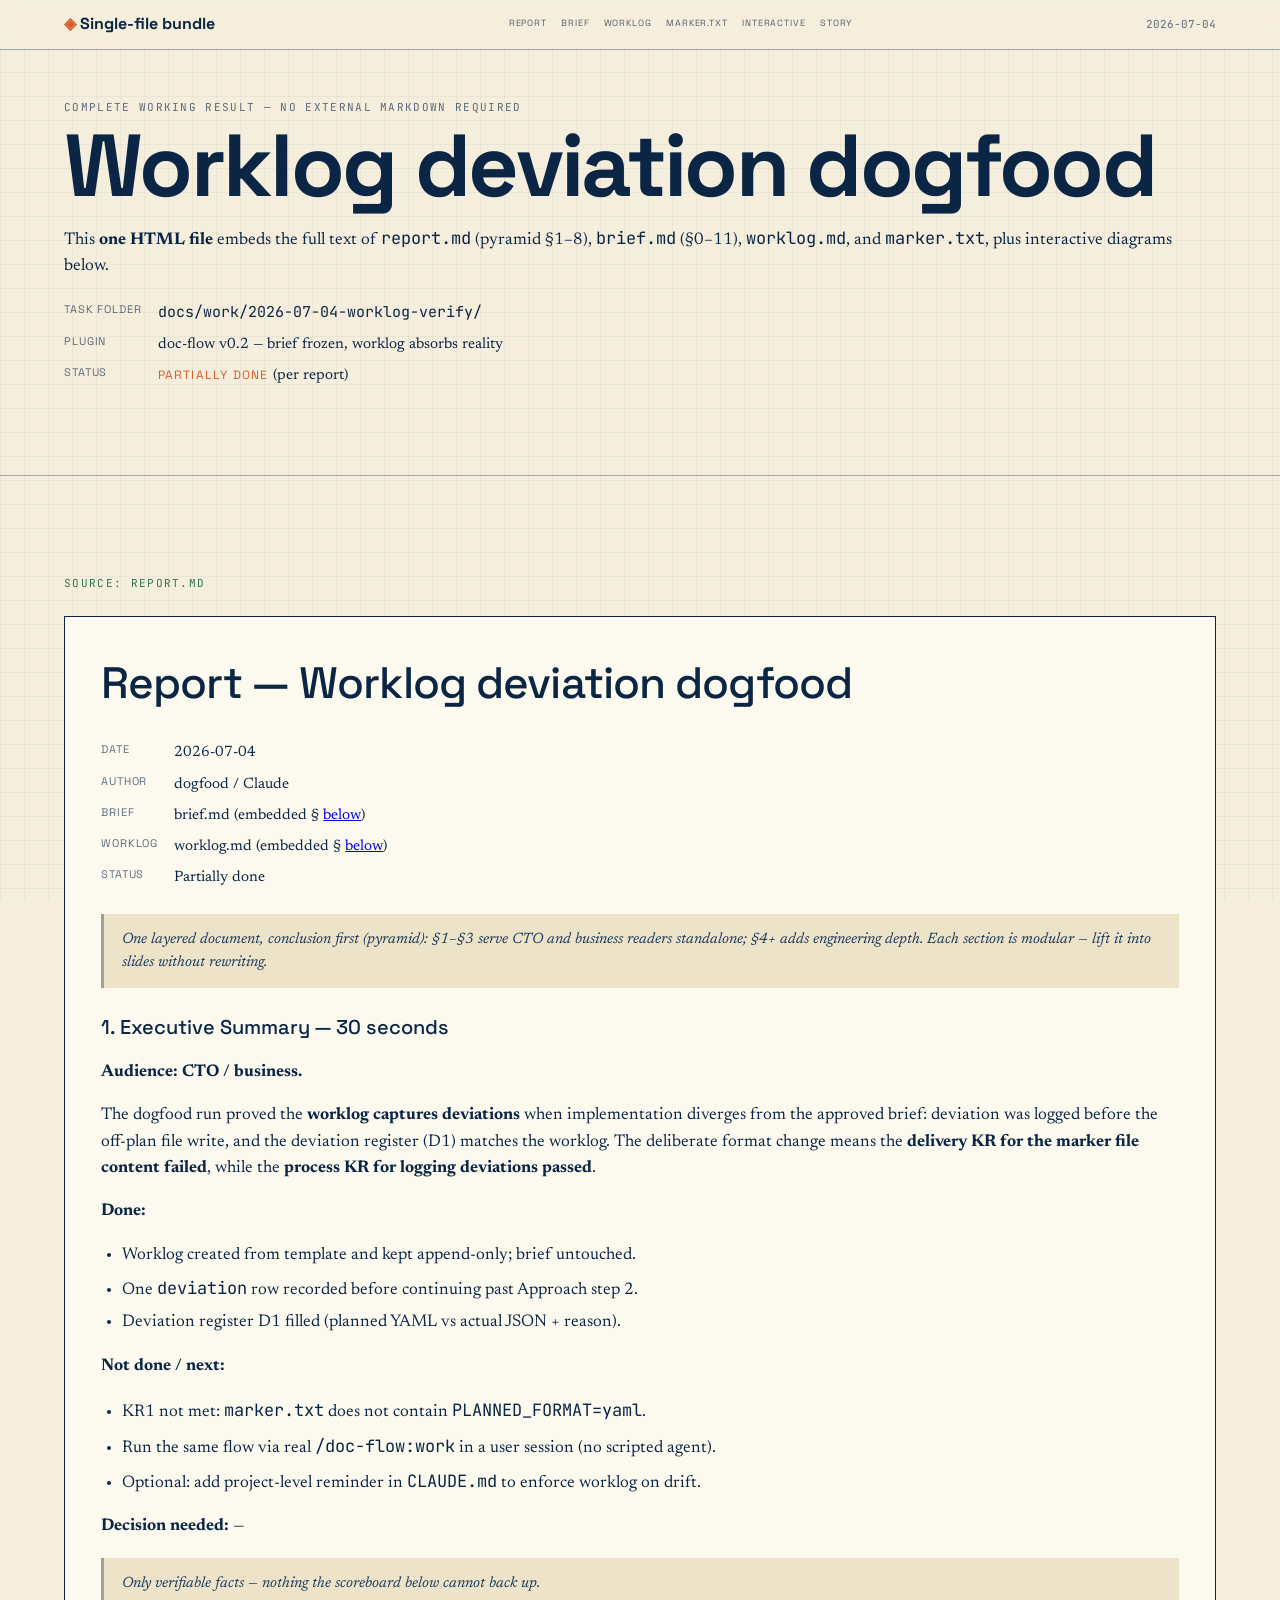
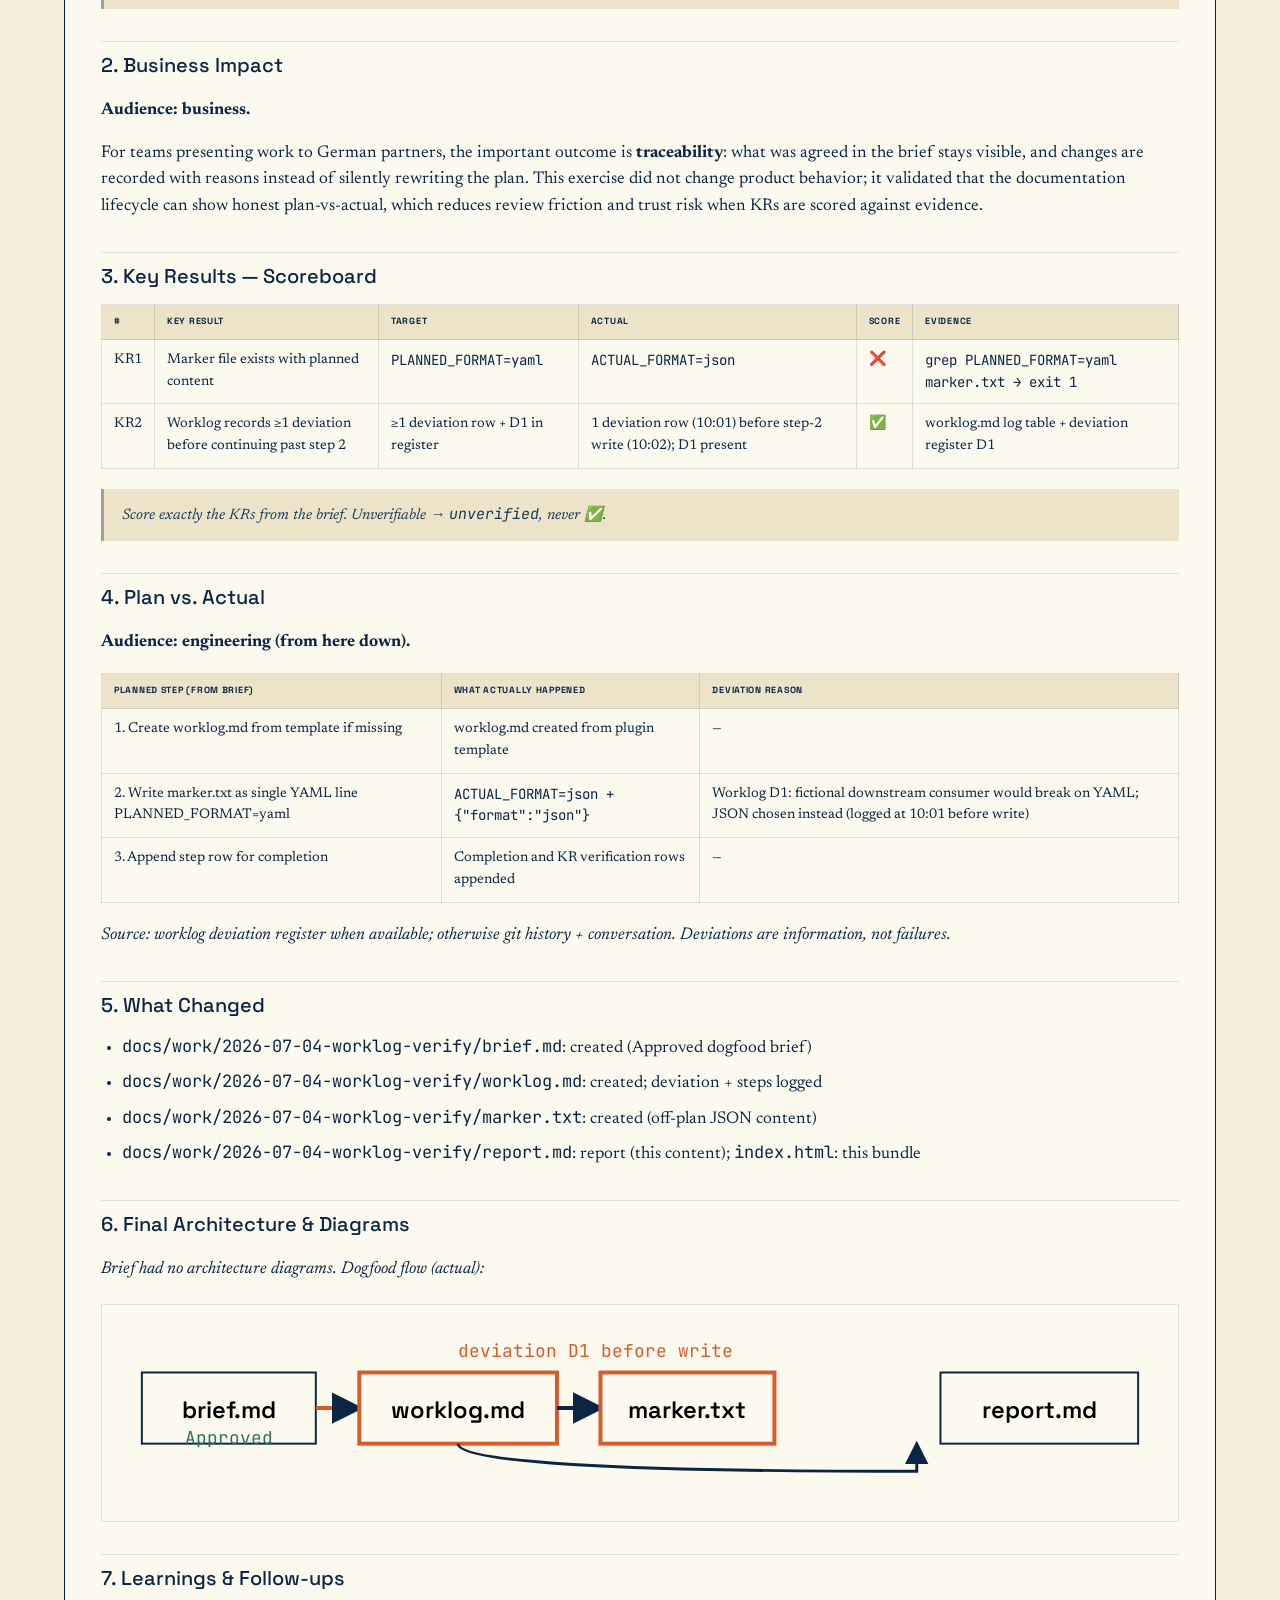
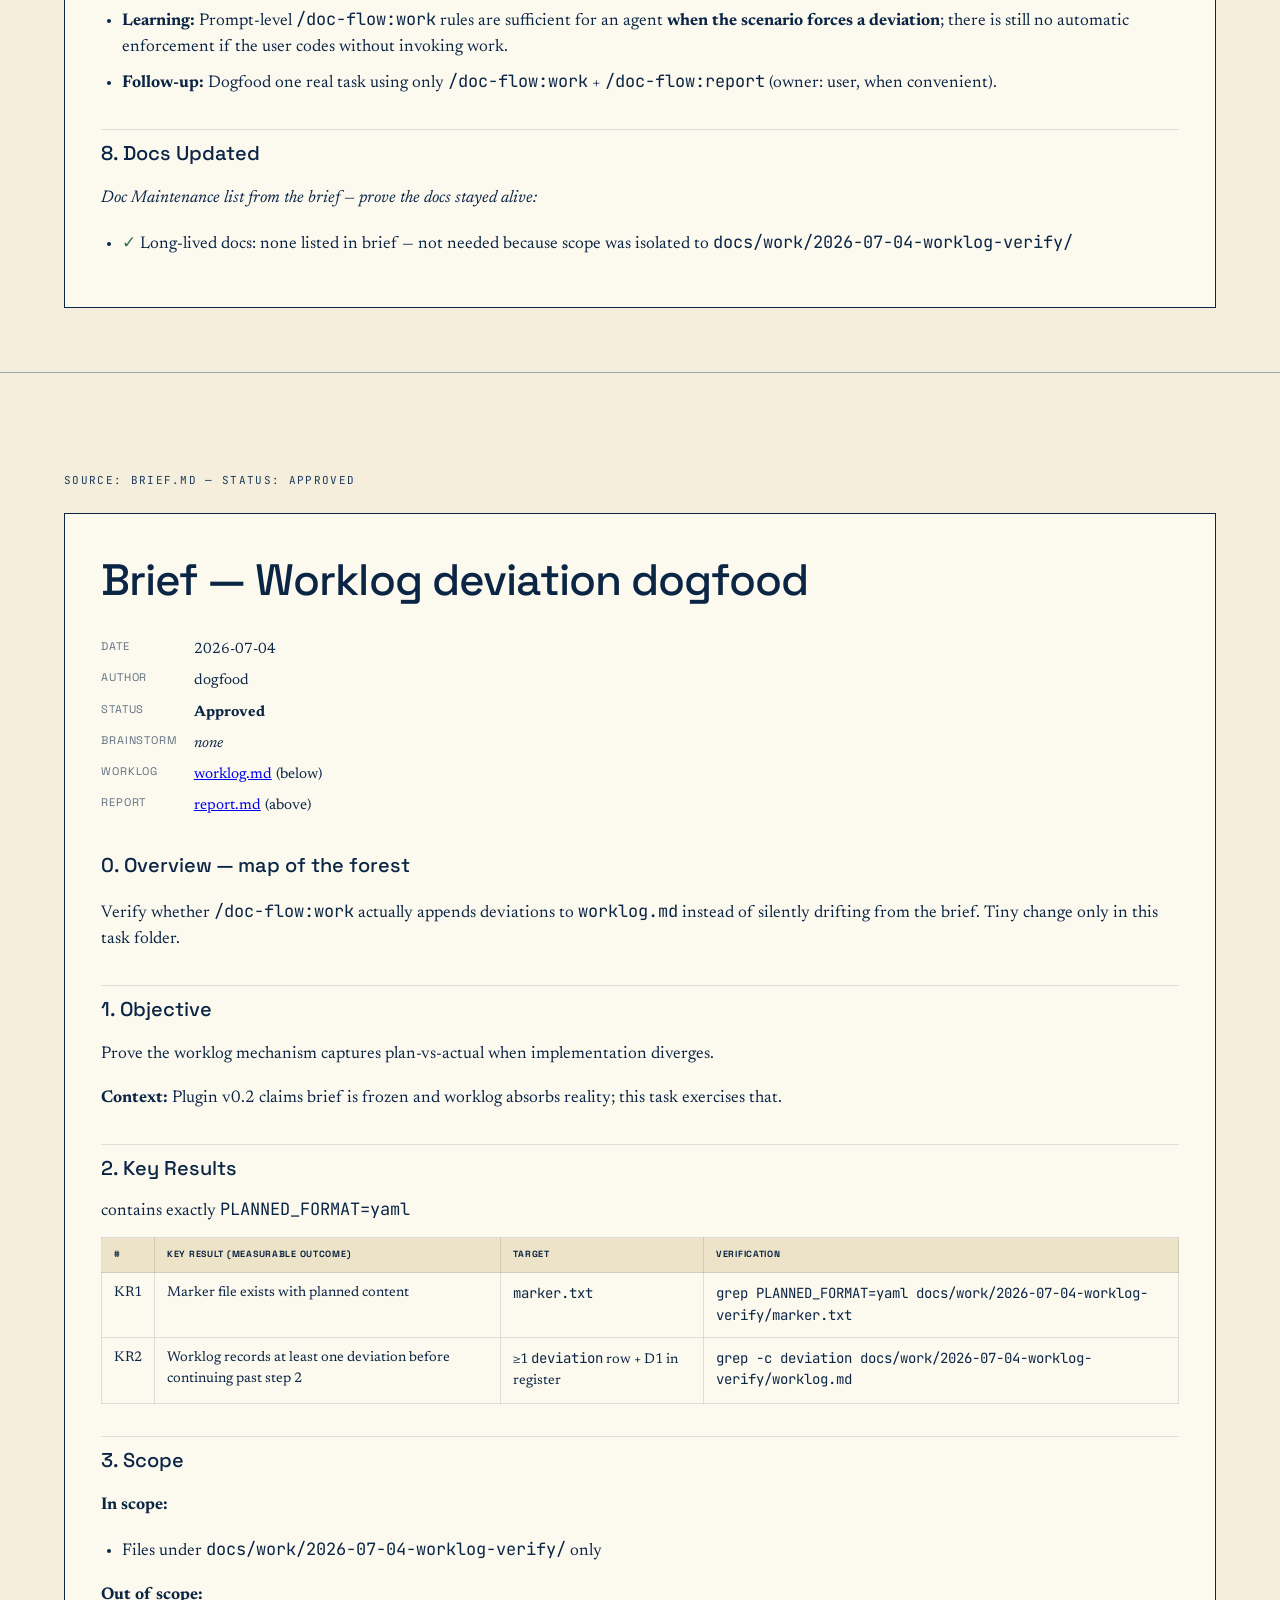
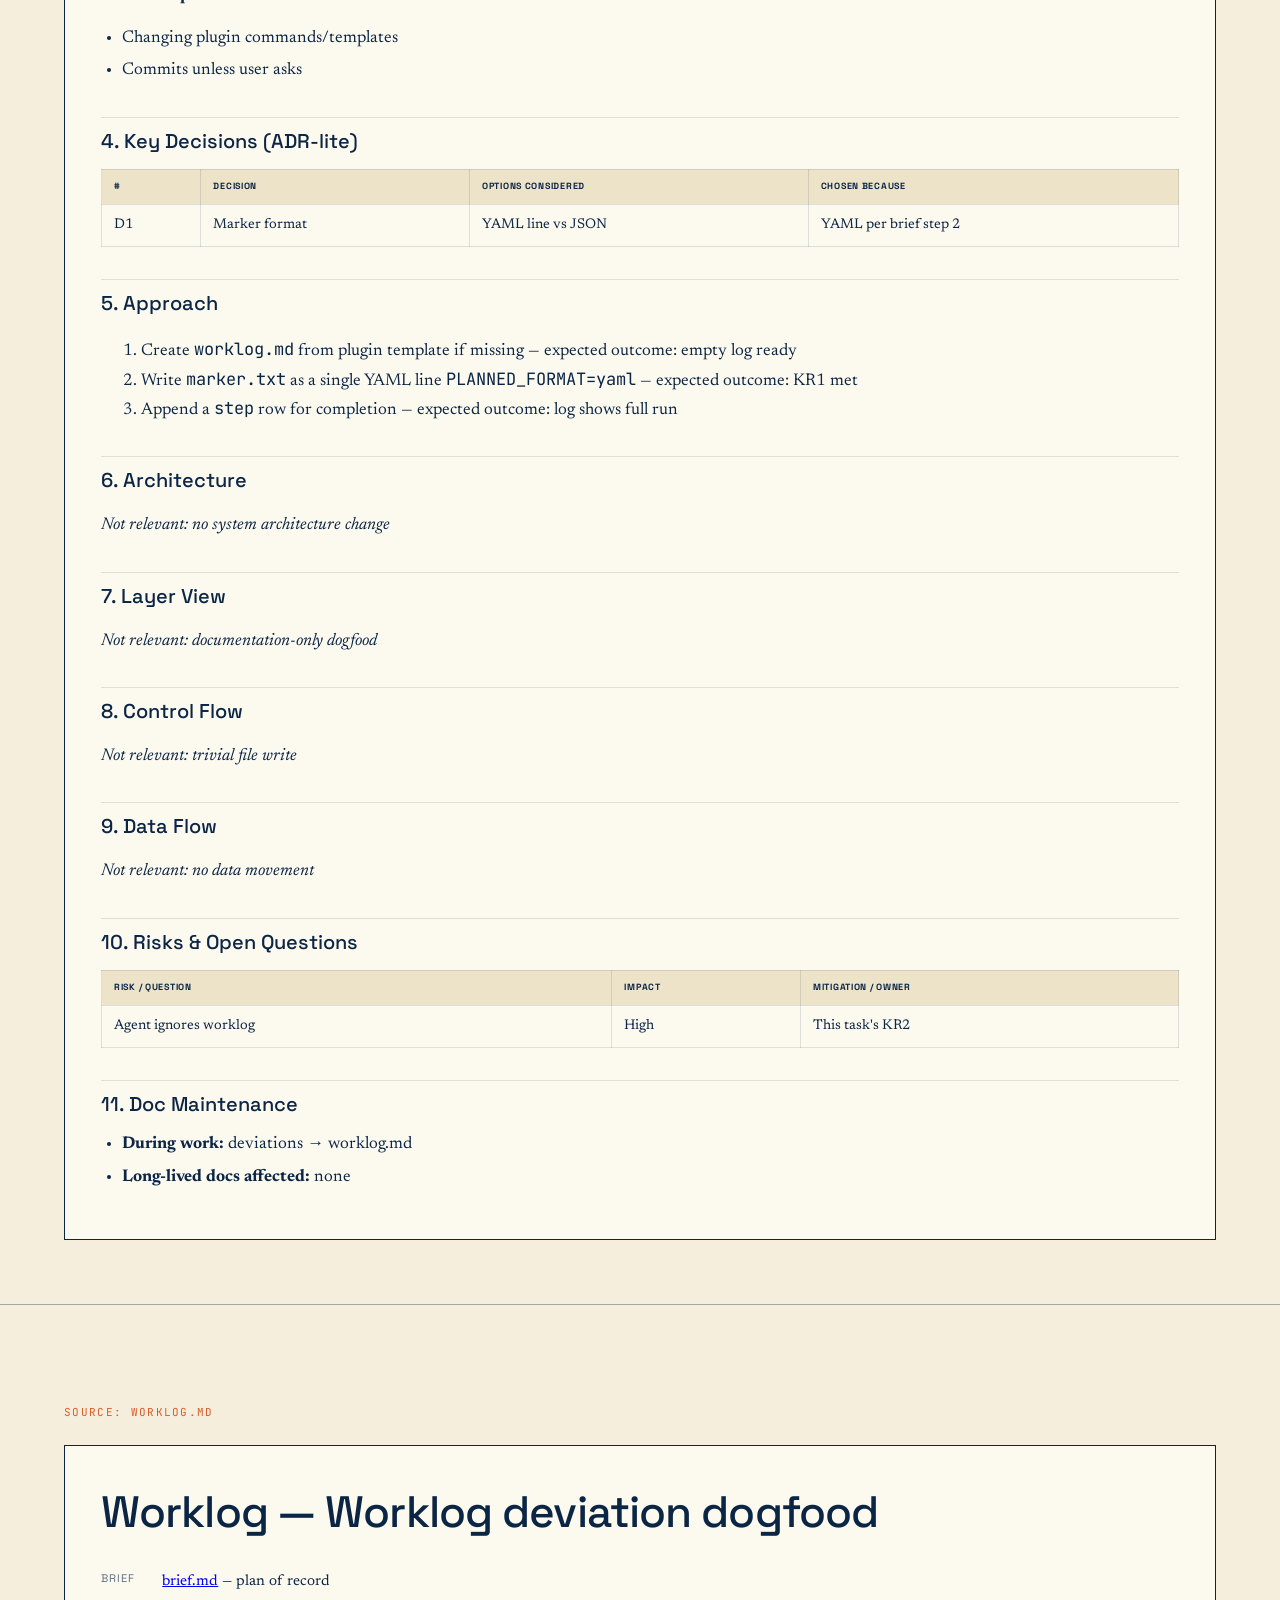
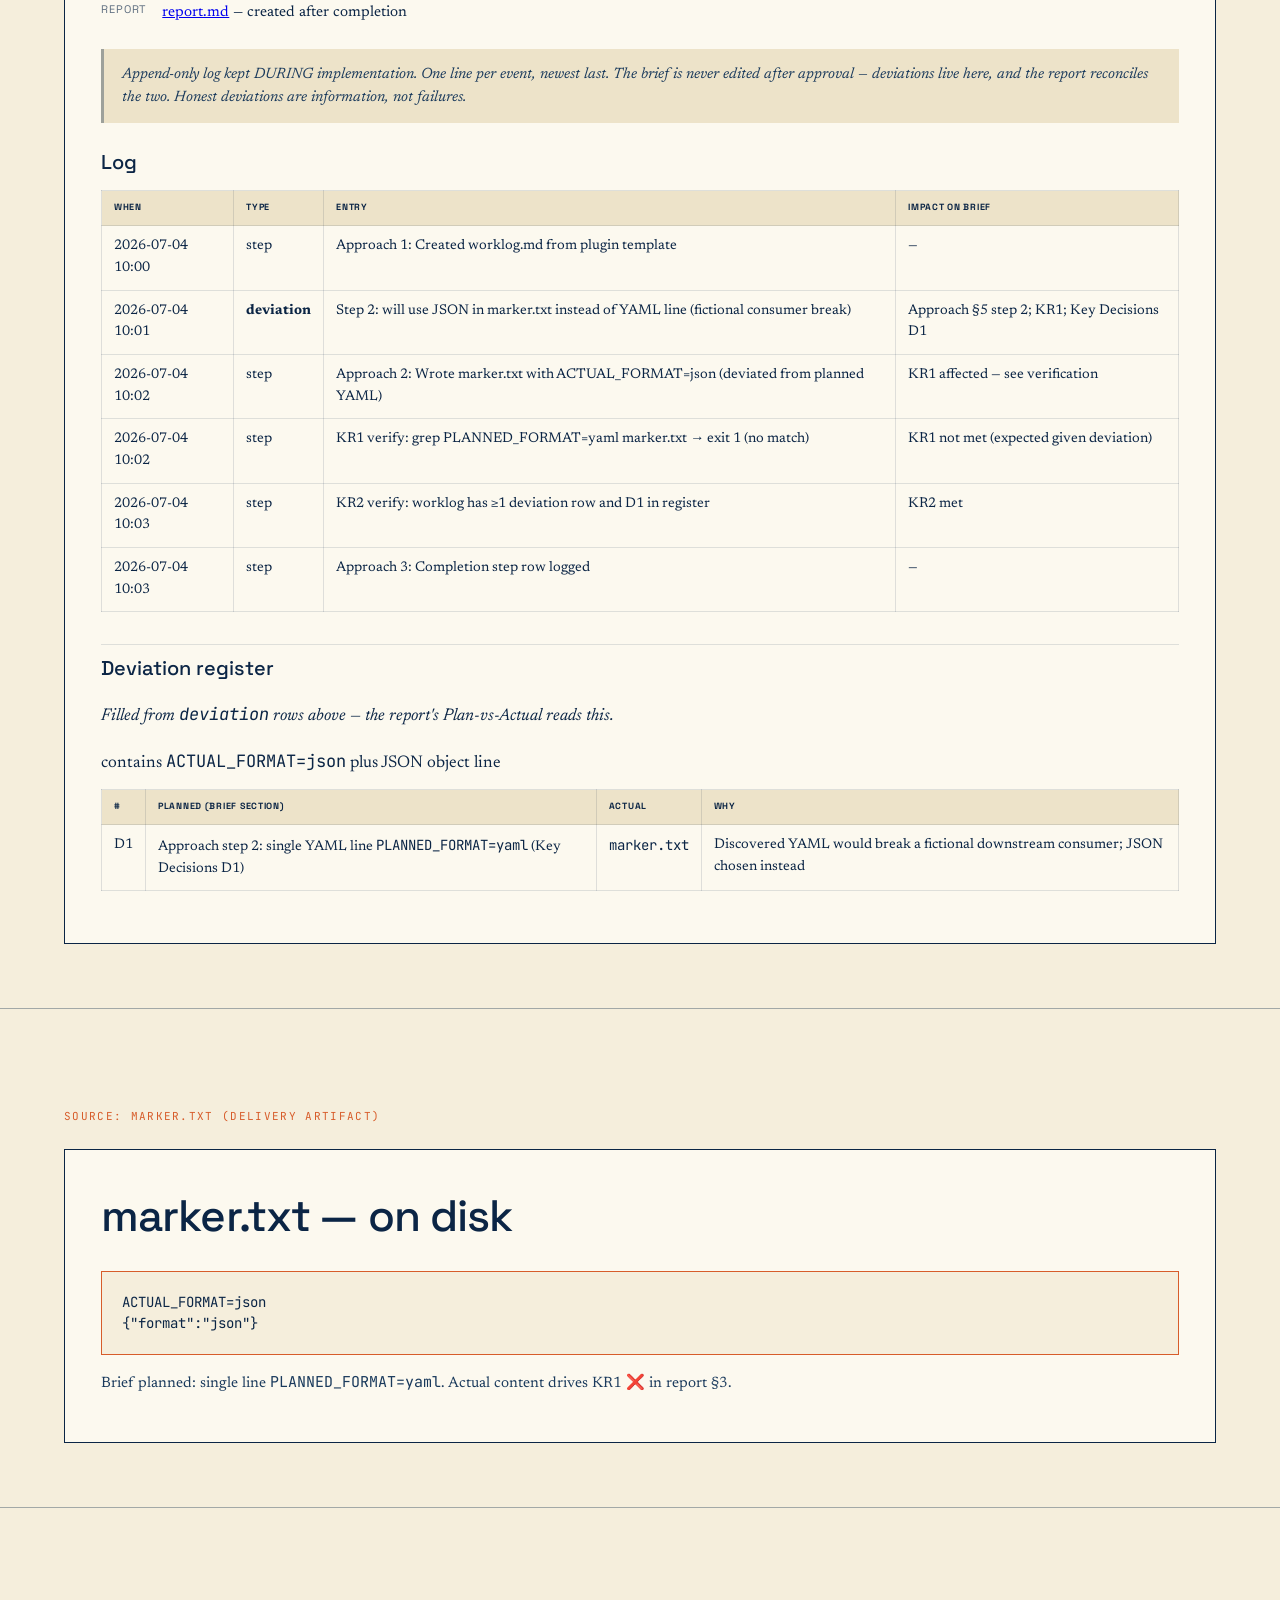
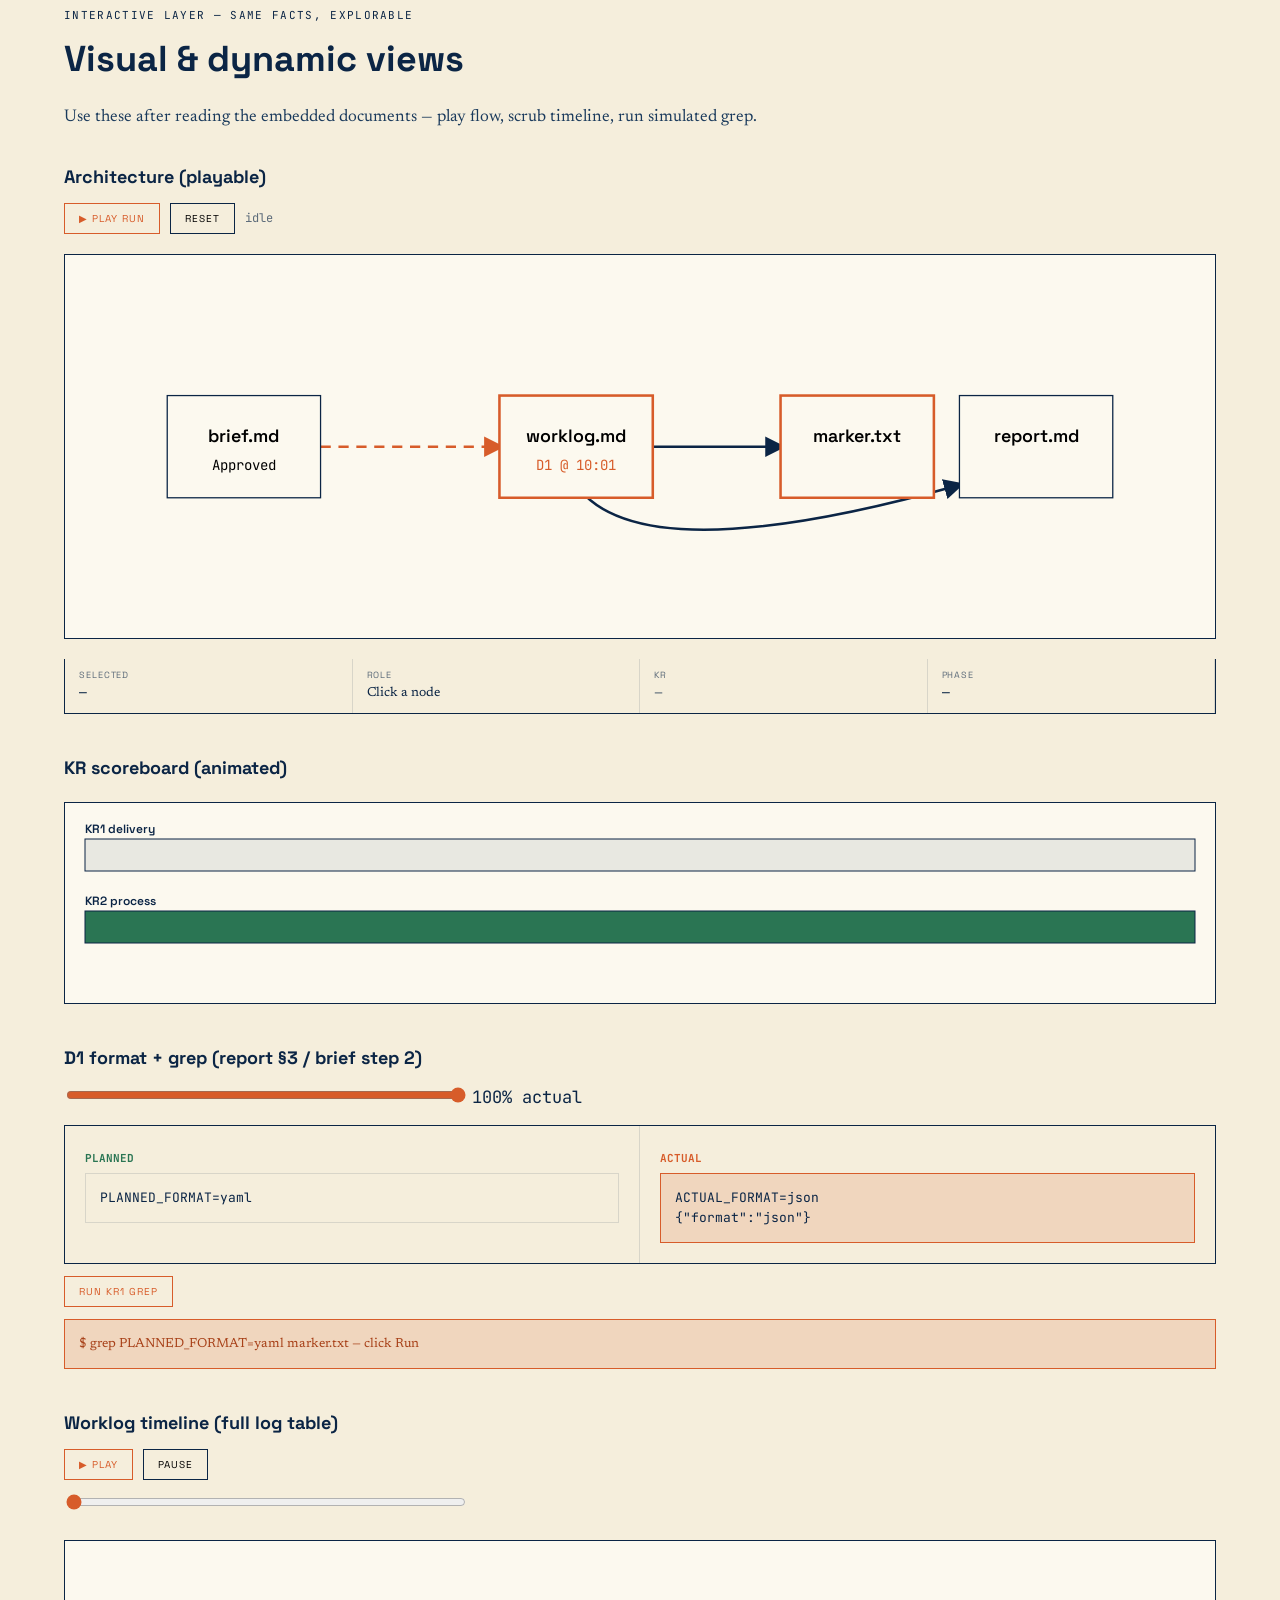
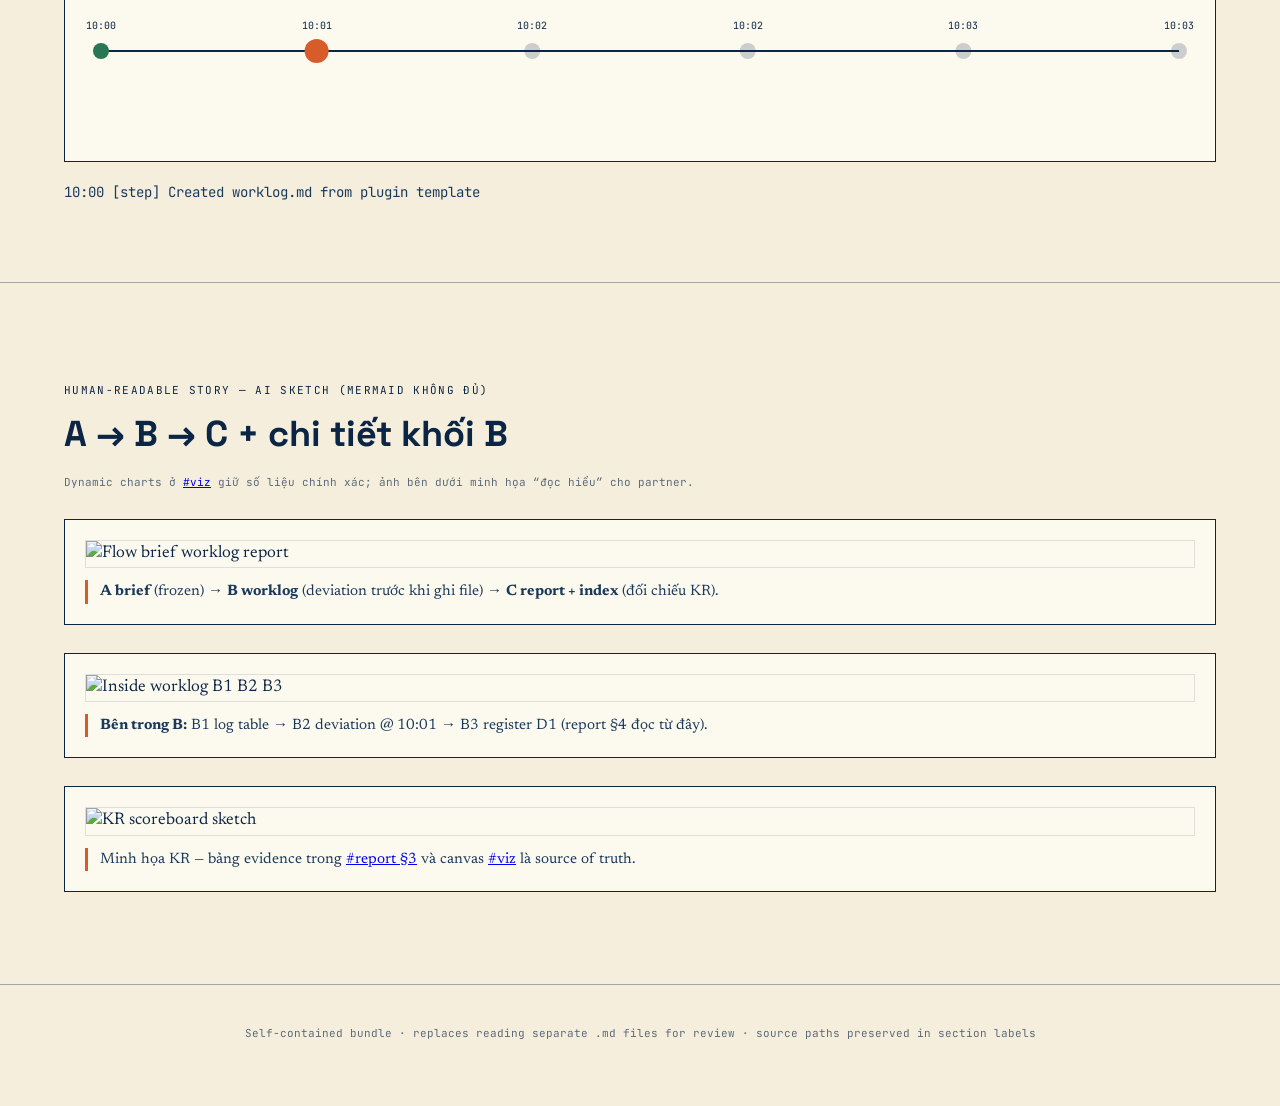
==== commit ccb8ca86: "feat(doc-flow): canonical index.html + hybrid dynamic/AI viz pipeline Problem: partner bundle must s" ====
--- a/docs/work/2026-07-04-worklog-verify/index.html
+++ b/docs/work/2026-07-04-worklog-verify/index.html
@@ -125,6 +125,11 @@
   .readout-strip > div { padding: 10px 14px; border-right: 1px solid var(--ink-trace); }
   .readout-strip label { font-size: 9px; text-transform: uppercase; letter-spacing: 0.1em; color: var(--ink-soft); display: block; font-family: 'Space Grotesk', sans-serif; }
   footer { padding: 40px 24px 64px; text-align: center; font-family: 'JetBrains Mono', monospace; font-size: 11px; color: var(--ink-soft); border-top: 1px solid var(--ink-faint); }
+  .ai-figure { margin: 28px 0; padding: 20px; background: var(--paper-white); border: 1px solid var(--ink); }
+  .ai-figure img { width: 100%; height: auto; display: block; border: 1px solid var(--ink-trace); }
+  .ai-figure .cap { font-family: 'Patrick Hand', cursive; font-size: 1rem; color: var(--ink-2); margin: 12px 0 0; }
+  .ai-figure figcaption { font-family: 'Newsreader', serif; font-size: 15px; color: var(--ink-2); margin-top: 12px; padding-left: 12px; border-left: 3px solid var(--orange); }
+  .hybrid-note { font-family: 'JetBrains Mono', monospace; font-size: 11px; color: var(--ink-soft); margin-bottom: 20px; }
   @media (max-width: 700px) { .format-compare { grid-template-columns: 1fr; } .readout-strip { grid-template-columns: 1fr 1fr; } }
 </style>
 </head>
@@ -139,6 +144,7 @@
       <a href="#worklog">Worklog</a>
       <a href="#artifact">marker.txt</a>
       <a href="#viz">Interactive</a>
+      <a href="#viz-story">Story</a>
     </nav>
     <span class="mono" style="font-size:11px;color:var(--ink-soft);">2026-07-04</span>
   </div>
@@ -464,6 +470,26 @@
       <input type="range" id="time-slider" min="0" max="5" step="1" value="0"/>
       <div class="canvas-frame"><canvas id="timeline-canvas"></canvas></div>
       <p id="time-caption" class="mono" style="font-size:14px;margin-top:12px;color:var(--ink-2);"></p>
+    </div>
+  </section>
+
+  <section id="viz-story" class="section">
+    <div class="container">
+      <p class="lane-tag viz">Human-readable story — AI sketch (Mermaid không đủ)</p>
+      <h2 style="font-family:'Space Grotesk',sans-serif;font-size:36px;margin:0 0 8px;">A → B → C + chi tiết khối B</h2>
+      <p class="hybrid-note">Dynamic charts ở <a href="#viz">#viz</a> giữ số liệu chính xác; ảnh bên dưới minh họa “đọc hiểu” cho partner.</p>
+      <figure class="ai-figure">
+        <img src="generated-images/story-abc-flow.png" alt="Flow brief worklog report" loading="lazy"/>
+        <figcaption><strong>A brief</strong> (frozen) → <strong>B worklog</strong> (deviation trước khi ghi file) → <strong>C report + index</strong> (đối chiếu KR).</figcaption>
+      </figure>
+      <figure class="ai-figure">
+        <img src="generated-images/block-B-worklog-detail.png" alt="Inside worklog B1 B2 B3" loading="lazy"/>
+        <figcaption><strong>Bên trong B:</strong> B1 log table → B2 deviation @ 10:01 → B3 register D1 (report §4 đọc từ đây).</figcaption>
+      </figure>
+      <figure class="ai-figure">
+        <img src="generated-images/kr-scoreboard-sketch.png" alt="KR scoreboard sketch" loading="lazy"/>
+        <figcaption>Minh họa KR — bảng evidence trong <a href="#report">#report §3</a> và canvas <a href="#viz">#viz</a> là source of truth.</figcaption>
+      </figure>
     </div>
   </section>
 </main>
